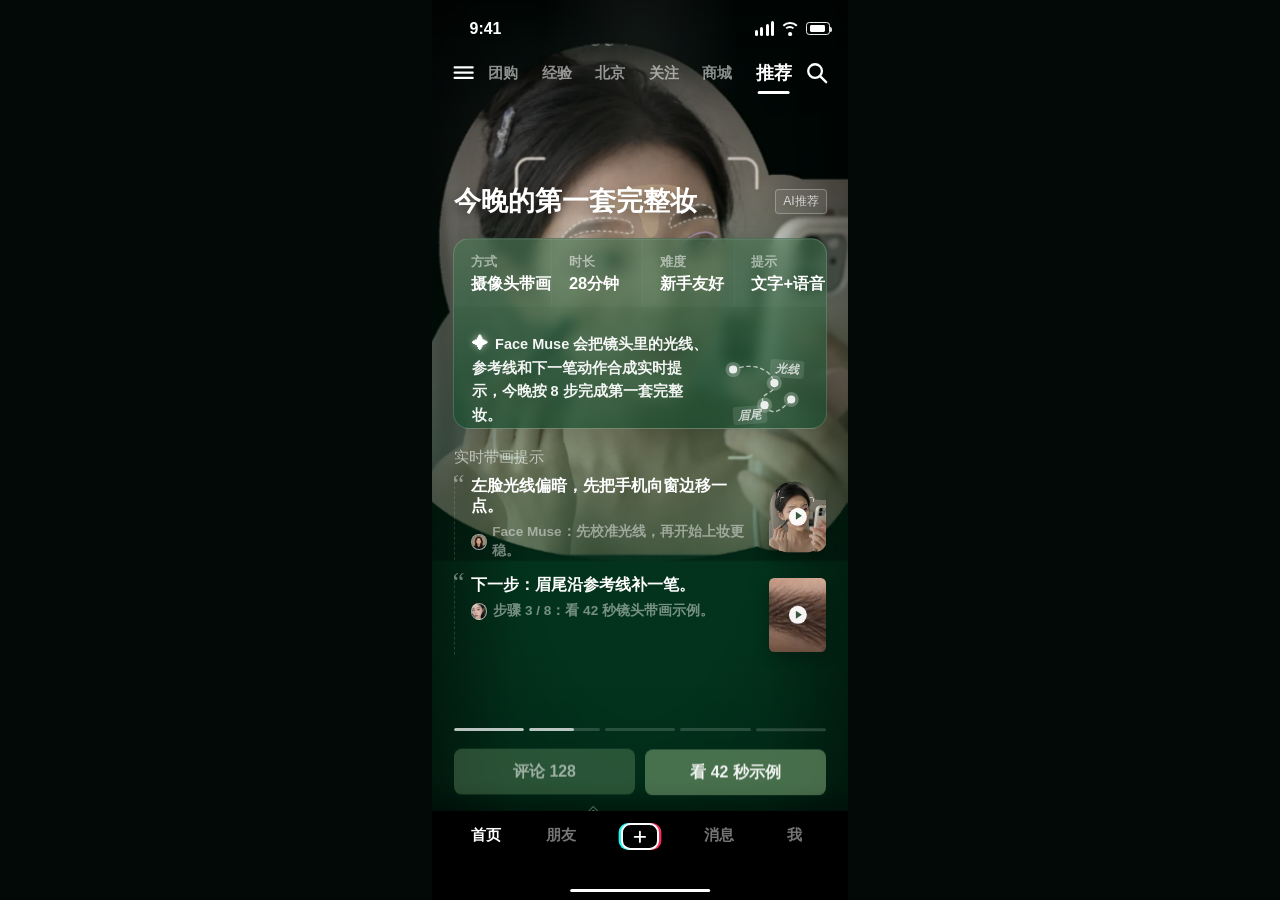
==== index.html @ 4ff6a262 "修正前三张推荐卡片内容 - 按原始内容重做 index.html、1.html、2.html 的抖音 feed 推荐卡片 - 保留 3.html 当前正确的推荐卡片框架 - 增加轻量 WebP 背景资" ====
<!doctype html>
<html lang="zh-CN">
<head>
  <meta charset="utf-8">
  <meta name="viewport" content="width=device-width, initial-scale=1, viewport-fit=cover">
  <meta name="description" content="Face Muse 抖音式推荐 feed 卡片，展示今晚第一套完整妆的实时带画提示。">
  <link rel="icon" href="data:,">
  <link rel="preload" as="image" href="./assets/face-muse-person-feed.webp" fetchpriority="high">
  <link rel="preload" as="image" href="./assets/face-muse-2-brow.webp">
  <title>Face Muse - 今晚的第一套完整妆</title>
  <style>
    :root {
      color-scheme: dark;
      --screen-w: 887;
      --screen-h: 1920;
      --page-bg: #020907;
      --ink: #ffffff;
      --muted: rgba(255, 255, 255, 0.56);
      --soft: rgba(255, 255, 255, 0.78);
      --line: rgba(255, 255, 255, 0.18);
      --panel: rgba(36, 85, 56, 0.66);
      --panel-strong: rgba(31, 80, 52, 0.78);
      --accent: #ffffff;
      --cta: rgba(88, 128, 91, 0.72);
      --hero-image: url("./assets/face-muse-person-feed.webp");
      --hero-position: 50% 128rem;
      --hero-size: 112% auto;
      --headline-size: 57rem;
      font-size: calc(min(100vw, calc(100vh * 887 / 1920), 887px) / 887);
    }

    * {
      box-sizing: border-box;
    }

    html,
    body {
      width: 100%;
      min-height: 100%;
      margin: 0;
      background: var(--page-bg);
    }

    body {
      min-height: 100vh;
      display: grid;
      place-items: center;
      overflow: hidden;
      font-family: "PingFang SC", "Microsoft YaHei", "Noto Sans SC", Arial, sans-serif;
    }

    button,
    a {
      font: inherit;
      -webkit-tap-highlight-color: transparent;
    }

    .feed-screen {
      position: relative;
      width: calc(var(--screen-w) * 1rem);
      height: calc(var(--screen-h) * 1rem);
      overflow: hidden;
      isolation: isolate;
      color: var(--ink);
      background:
        linear-gradient(180deg, rgba(1, 15, 9, 0.24) 0%, rgba(5, 61, 34, 0.28) 31%, rgba(3, 52, 30, 0.96) 78%, #03100b 100%),
        var(--hero-image) var(--hero-position) / var(--hero-size) no-repeat;
    }

    .feed-screen::before,
    .feed-screen::after {
      content: "";
      position: absolute;
      inset: 0;
      pointer-events: none;
      z-index: 1;
    }

    .feed-screen::before {
      background:
        linear-gradient(180deg, rgba(0, 0, 0, 0.34) 0%, rgba(0, 0, 0, 0.08) 21%, rgba(7, 78, 43, 0.34) 47%, rgba(2, 47, 27, 0.96) 87%, #000 100%),
        radial-gradient(ellipse at 50% 13%, rgba(255, 255, 255, 0.12), transparent 34%);
      backdrop-filter: saturate(0.95);
    }

    .feed-screen::after {
      background:
        linear-gradient(90deg, rgba(0, 0, 0, 0.32), transparent 20%, transparent 80%, rgba(0, 0, 0, 0.28)),
        radial-gradient(ellipse at center, transparent 42%, rgba(0, 0, 0, 0.28) 100%);
    }

    .hero-grain {
      position: absolute;
      inset: -28rem;
      z-index: 0;
      overflow: hidden;
      filter: saturate(0.86) contrast(1.04);
      transform: scale(1.02);
    }

    .hero-grain::before {
      content: "";
      position: absolute;
      inset: 0;
      transform: scale(1.015);
      transform-origin: center;
      background:
        radial-gradient(circle at 20% 18%, rgba(255, 255, 255, 0.08), transparent 18%),
        radial-gradient(circle at 78% 38%, rgba(159, 217, 165, 0.12), transparent 20%),
        var(--hero-image) var(--hero-position) / var(--hero-size) no-repeat;
      animation: hero-breathe 7s 1.1s ease-in-out infinite alternate;
      will-change: transform;
    }

    @keyframes hero-breathe {
      from { transform: scale(1.015); }
      to { transform: scale(1.045); }
    }

    .status-bar {
      position: absolute;
      top: 44rem;
      left: 80rem;
      right: 39rem;
      z-index: 4;
      display: flex;
      align-items: center;
      justify-content: space-between;
      font-size: 34rem;
      line-height: 1;
      font-weight: 700;
      letter-spacing: 0;
    }

    .system-icons {
      display: flex;
      align-items: center;
      gap: 14rem;
    }

    .signal {
      display: flex;
      align-items: end;
      gap: 5rem;
      width: 42rem;
      height: 31rem;
    }

    .signal span {
      width: 7rem;
      border-radius: 7rem;
      background: #fff;
    }

    .signal span:nth-child(1) { height: 12rem; }
    .signal span:nth-child(2) { height: 18rem; }
    .signal span:nth-child(3) { height: 25rem; }
    .signal span:nth-child(4) { height: 31rem; }

    .wifi {
      position: relative;
      width: 39rem;
      height: 31rem;
    }

    .wifi::before,
    .wifi::after {
      content: "";
      position: absolute;
      left: 50%;
      border: 6rem solid transparent;
      border-top-color: #fff;
      border-radius: 50%;
      transform: translateX(-50%);
    }

    .wifi::before {
      top: 1rem;
      width: 36rem;
      height: 36rem;
    }

    .wifi::after {
      top: 11rem;
      width: 18rem;
      height: 18rem;
    }

    .wifi i {
      position: absolute;
      left: 50%;
      bottom: 0;
      width: 8rem;
      height: 8rem;
      border-radius: 50%;
      background: #fff;
      transform: translateX(-50%);
    }

    .battery {
      position: relative;
      width: 51rem;
      height: 28rem;
      border: 3rem solid rgba(255, 255, 255, 0.92);
      border-radius: 7rem;
    }

    .battery::before {
      content: "";
      position: absolute;
      inset: 5rem 7rem;
      border-radius: 3rem;
      background: #fff;
    }

    .battery::after {
      content: "";
      position: absolute;
      right: -8rem;
      top: 8rem;
      width: 4rem;
      height: 11rem;
      border-radius: 0 4rem 4rem 0;
      background: rgba(255, 255, 255, 0.86);
    }

    .top-nav {
      position: absolute;
      top: 127rem;
      left: 38rem;
      right: 38rem;
      z-index: 4;
      display: grid;
      grid-template-columns: 58rem 1fr 58rem;
      align-items: center;
      gap: 24rem;
    }

    .icon-button {
      display: grid;
      place-items: center;
      width: 58rem;
      height: 58rem;
      border: 0;
      padding: 0;
      color: #fff;
      background: transparent;
      cursor: pointer;
    }

    .icon-button svg {
      width: 54rem;
      height: 54rem;
      fill: none;
      stroke: currentColor;
      stroke-width: 4.4;
      stroke-linecap: round;
      stroke-linejoin: round;
    }

    .channels {
      min-width: 0;
      display: grid;
      grid-template-columns: repeat(6, max-content);
      justify-content: space-between;
      align-items: center;
      gap: 15rem;
      color: rgba(255, 255, 255, 0.54);
      font-size: 31rem;
      line-height: 1;
      font-weight: 700;
      letter-spacing: 0;
    }

    .channel {
      position: relative;
      white-space: nowrap;
    }

    .channel.active {
      color: #fff;
      font-size: 39rem;
      text-shadow: 0 4rem 18rem rgba(0, 0, 0, 0.24);
    }

    .channel.active::after {
      content: "";
      position: absolute;
      left: 50%;
      bottom: -24rem;
      width: 70rem;
      height: 5rem;
      border-radius: 999rem;
      background: #fff;
      transform: translateX(-50%);
    }

    .content {
      position: absolute;
      inset: 0;
      z-index: 3;
    }

    .headline {
      position: absolute;
      left: 47rem;
      right: 44rem;
      top: 397rem;
      display: flex;
      align-items: center;
      gap: 24rem;
    }

    h1 {
      flex: 1;
      margin: 0;
      color: #fff;
      font-size: var(--headline-size);
      line-height: 1.16;
      font-weight: 900;
      letter-spacing: 0;
      text-shadow: 0 8rem 28rem rgba(0, 0, 0, 0.42);
    }

    .ai-badge {
      flex: 0 0 auto;
      padding: 11rem 16rem 12rem;
      border: 1rem solid rgba(255, 255, 255, 0.28);
      border-radius: 8rem;
      color: rgba(255, 255, 255, 0.72);
      background: rgba(255, 255, 255, 0.08);
      font-size: 26rem;
      line-height: 1;
      letter-spacing: 0;
      backdrop-filter: blur(8rem);
    }

    .info-card {
      position: absolute;
      left: 45rem;
      right: 45rem;
      top: 508rem;
      height: 407rem;
      overflow: hidden;
      border: 1rem solid rgba(255, 255, 255, 0.16);
      border-radius: 34rem;
      background: linear-gradient(180deg, rgba(66, 112, 76, 0.64), rgba(18, 72, 43, 0.68));
      box-shadow: 0 22rem 50rem rgba(0, 0, 0, 0.18), inset 0 1rem 0 rgba(255, 255, 255, 0.12);
      backdrop-filter: blur(14rem);
    }

    .stat-grid {
      display: grid;
      grid-template-columns: repeat(4, 1fr);
      height: 145rem;
      background: rgba(255, 255, 255, 0.025);
    }

    .stat {
      display: grid;
      align-content: center;
      gap: 16rem;
      padding-left: 36rem;
      border-right: 1rem solid rgba(255, 255, 255, 0.035);
    }

    .stat:last-child {
      border-right: 0;
    }

    .stat span {
      color: rgba(255, 255, 255, 0.52);
      font-size: 28rem;
      line-height: 1;
      font-weight: 600;
      letter-spacing: 0;
    }

    .stat strong {
      color: #fff;
      font-size: 35rem;
      line-height: 1;
      font-weight: 900;
      letter-spacing: 0;
      white-space: nowrap;
    }

    .card-copy {
      position: relative;
      min-height: 262rem;
      padding: 51rem 246rem 34rem 37rem;
      color: rgba(255, 255, 255, 0.94);
      font-size: 31rem;
      line-height: 1.62;
      font-weight: 650;
      letter-spacing: 0;
    }

    .spark {
      display: inline-block;
      margin-right: 16rem;
      font-size: 34rem;
      color: #fff;
      filter: drop-shadow(0 0 8rem rgba(255, 255, 255, 0.5));
    }

    .mini-route {
      position: absolute;
      right: 45rem;
      bottom: 35rem;
      width: 180rem;
      height: 170rem;
      opacity: 0.9;
    }

    .route-path {
      fill: none;
      stroke: rgba(255, 255, 255, 0.72);
      stroke-width: 3;
      stroke-dasharray: 7 8;
      stroke-linecap: round;
    }

    .route-dot {
      fill: #fff;
      stroke: rgba(255, 255, 255, 0.26);
      stroke-width: 12;
    }

    .route-tag {
      position: absolute;
      display: inline-grid;
      place-items: center;
      min-width: 68rem;
      height: 39rem;
      padding: 0 11rem;
      border-radius: 7rem;
      color: rgba(255, 255, 255, 0.82);
      background: rgba(255, 255, 255, 0.13);
      font-size: 25rem;
      line-height: 1;
      font-weight: 900;
      font-style: italic;
      letter-spacing: 0;
      transform: rotate(4deg);
    }

    .route-tag.first {
      top: 27rem;
      right: 0;
    }

    .route-tag.second {
      left: 26rem;
      bottom: 5rem;
      transform: rotate(-4deg);
    }

    .creator-note {
      position: absolute;
      left: 47rem;
      right: 47rem;
      top: 959rem;
    }

    .note-label {
      margin: 0 0 26rem;
      color: rgba(255, 255, 255, 0.6);
      font-size: 31rem;
      line-height: 1;
      letter-spacing: 0;
    }

    .quote-list {
      display: grid;
      gap: 31rem;
    }

    .quote {
      position: relative;
      min-height: 171rem;
      padding: 0 152rem 0 34rem;
      border-left: 2rem dashed rgba(255, 255, 255, 0.14);
    }

    .quote h2 {
      margin: 0 0 18rem;
      color: #fff;
      font-size: 35rem;
      line-height: 1.18;
      font-weight: 900;
      letter-spacing: 0;
    }

    .quote-mark {
      position: absolute;
      left: -5rem;
      top: -10rem;
      color: rgba(255, 255, 255, 0.42);
      font-size: 56rem;
      line-height: 1;
      font-family: Georgia, serif;
    }

    .author-row {
      display: flex;
      align-items: center;
      gap: 12rem;
      color: rgba(255, 255, 255, 0.46);
      font-size: 29rem;
      line-height: 1.35;
      font-weight: 600;
      letter-spacing: 0;
    }

    .avatar {
      width: 35rem;
      height: 35rem;
      border: 2rem solid rgba(255, 255, 255, 0.58);
      border-radius: 50%;
      background: var(--avatar) center / cover no-repeat;
      box-shadow: 0 0 0 2rem rgba(0, 0, 0, 0.16);
    }

    .thumb {
      position: absolute;
      right: 0;
      top: 8rem;
      width: 121rem;
      height: 156rem;
      overflow: hidden;
      border-radius: 11rem;
      background: var(--thumb) center / cover no-repeat;
      box-shadow: 0 12rem 28rem rgba(0, 0, 0, 0.22);
    }

    .thumb::after {
      content: "";
      position: absolute;
      inset: 0;
      background: linear-gradient(180deg, transparent, rgba(0, 0, 0, 0.18));
    }

    .play {
      position: absolute;
      left: 50%;
      top: 50%;
      z-index: 1;
      width: 39rem;
      height: 39rem;
      border-radius: 50%;
      background: rgba(255, 255, 255, 0.95);
      transform: translate(-50%, -50%);
    }

    .play::before {
      content: "";
      position: absolute;
      left: 15rem;
      top: 10rem;
      width: 0;
      height: 0;
      border-top: 9rem solid transparent;
      border-bottom: 9rem solid transparent;
      border-left: 14rem solid rgba(40, 72, 46, 0.92);
    }

    .progress {
      position: absolute;
      left: 46rem;
      right: 46rem;
      top: 1554rem;
      display: grid;
      grid-template-columns: repeat(5, 1fr);
      gap: 10rem;
    }

    .progress span {
      position: relative;
      height: 6rem;
      overflow: hidden;
      border-radius: 999rem;
      background: rgba(255, 255, 255, 0.16);
    }

    .progress span::before {
      content: "";
      position: absolute;
      inset: 0 auto 0 0;
      width: var(--fill, 0%);
      border-radius: inherit;
      background: rgba(255, 255, 255, 0.68);
    }

    .action-row {
      position: absolute;
      left: 46rem;
      right: 46rem;
      top: 1595rem;
      display: grid;
      grid-template-columns: 1fr 1fr;
      gap: 20rem;
    }

    .action-button {
      height: 99rem;
      border: 0;
      border-radius: 17rem;
      color: rgba(255, 255, 255, 0.92);
      background: rgba(99, 139, 97, 0.72);
      font-size: 34rem;
      line-height: 1;
      font-weight: 900;
      letter-spacing: 0;
      cursor: pointer;
      backdrop-filter: blur(8rem);
    }

    .action-button.secondary {
      color: rgba(255, 255, 255, 0.55);
      background: rgba(93, 138, 93, 0.44);
    }

    .swipe-tip {
      position: absolute;
      left: 0;
      right: 0;
      top: 1732rem;
      display: flex;
      justify-content: center;
      align-items: center;
      gap: 10rem;
      color: rgba(255, 255, 255, 0.53);
      font-size: 27rem;
      line-height: 1;
      font-weight: 700;
      letter-spacing: 0;
    }

    .chevrons {
      position: relative;
      width: 25rem;
      height: 25rem;
    }

    .chevrons::before,
    .chevrons::after {
      content: "";
      position: absolute;
      left: 5rem;
      width: 16rem;
      height: 16rem;
      border-left: 4rem solid rgba(255, 255, 255, 0.55);
      border-top: 4rem solid rgba(255, 255, 255, 0.55);
      transform: rotate(45deg);
    }

    .chevrons::before { top: 6rem; }
    .chevrons::after { top: -3rem; opacity: 0.7; }

    .bottom-nav {
      position: absolute;
      left: 0;
      right: 0;
      bottom: 0;
      z-index: 5;
      height: 190rem;
      display: grid;
      grid-template-columns: 1fr 1fr 1.08fr 1fr 1fr;
      align-items: start;
      padding: 35rem 34rem 0;
      background: #000;
      box-shadow: 0 -20rem 40rem rgba(0, 0, 0, 0.22);
    }

    .bottom-link {
      display: grid;
      justify-items: center;
      gap: 11rem;
      color: rgba(255, 255, 255, 0.46);
      text-decoration: none;
      font-size: 33rem;
      line-height: 1;
      font-weight: 800;
      letter-spacing: 0;
    }

    .bottom-link.active {
      color: #fff;
    }

    .plus-button {
      display: grid;
      place-items: center;
      justify-self: center;
      width: 82rem;
      height: 58rem;
      margin-top: -9rem;
      border: 6rem solid #fff;
      border-radius: 20rem;
      color: #fff;
      background: #000;
      box-shadow: -5rem 0 0 #21f4ee, 5rem 0 0 #fe2c55;
    }

    .plus-button svg {
      width: 38rem;
      height: 38rem;
      stroke: currentColor;
      stroke-width: 5;
      stroke-linecap: round;
    }

    .home-indicator {
      position: absolute;
      left: 50%;
      bottom: 17rem;
      z-index: 6;
      width: 298rem;
      height: 7rem;
      border-radius: 999rem;
      background: #fff;
      transform: translateX(-50%);
    }

    button:focus-visible,
    a:focus-visible {
      outline: 3rem solid rgba(255, 255, 255, 0.8);
      outline-offset: 5rem;
    }

    @media (prefers-reduced-motion: reduce) {
      *,
      *::before,
      *::after {
        animation-duration: 1ms !important;
        animation-iteration-count: 1 !important;
        scroll-behavior: auto !important;
      }
    }
  </style>
</head>
<body>
  <main class="feed-screen" aria-labelledby="page-title">
    <div class="hero-grain" aria-hidden="true"></div>

    <div class="status-bar" aria-hidden="true">
      <span>9:41</span>
      <div class="system-icons">
        <span class="signal"><span></span><span></span><span></span><span></span></span>
        <span class="wifi"><i></i></span>
        <span class="battery"></span>
      </div>
    </div>

    <nav class="top-nav" aria-label="频道导航">
      <button class="icon-button" type="button" aria-label="打开菜单">
        <svg viewBox="0 0 48 48" aria-hidden="true"><path d="M7 14h34M7 24h34M7 34h34"></path></svg>
      </button>
      <div class="channels" aria-label="内容频道">
        <span class="channel">团购</span>
        <span class="channel">经验</span>
        <span class="channel">北京</span>
        <span class="channel">关注</span>
        <span class="channel">商城</span>
        <span class="channel active">推荐</span>
      </div>
      <button class="icon-button" type="button" aria-label="搜索">
        <svg viewBox="0 0 48 48" aria-hidden="true"><circle cx="21" cy="21" r="13"></circle><path d="M31.5 31.5 42 42"></path></svg>
      </button>
    </nav>

    <section class="content" aria-label="推荐内容">
      <div class="headline">
        <h1 id="page-title">今晚的第一套完整妆</h1>
        <span class="ai-badge">AI推荐</span>
      </div>

      <article class="info-card" aria-label="推荐摘要卡片">
        <div class="stat-grid">
          <div class="stat"><span>方式</span><strong>摄像头带画</strong></div>
          <div class="stat"><span>时长</span><strong>28分钟</strong></div>
          <div class="stat"><span>难度</span><strong>新手友好</strong></div>
          <div class="stat"><span>提示</span><strong>文字+语音</strong></div>
        </div>
        <div class="card-copy">
          <span class="spark">✦</span>Face Muse 会把镜头里的光线、参考线和下一笔动作合成实时提示，今晚按 8 步完成第一套完整妆。
          <div class="mini-route" aria-hidden="true">
            <svg viewBox="0 0 180 170">
              <path class="route-path" d="M28 48 C76 30 110 51 116 77 S77 95 95 124 S135 130 152 112"></path>
              <circle class="route-dot" cx="28" cy="48" r="7"></circle>
              <circle class="route-dot" cx="116" cy="77" r="7"></circle>
              <circle class="route-dot" cx="95" cy="124" r="7"></circle>
              <circle class="route-dot" cx="152" cy="112" r="7"></circle>
            </svg>
            <span class="route-tag first">光线</span>
            <span class="route-tag second">眉尾</span>
          </div>
        </div>
      </article>

      <section class="creator-note" aria-label="美妆博主推荐">
        <p class="note-label">实时带画提示</p>
        <div class="quote-list">
          <article class="quote">
            <span class="quote-mark">“</span>
            <h2>左脸光线偏暗，先把手机向窗边移一点。</h2>
            <div class="author-row">
              <span class="avatar" style="--avatar: url('./assets/face-muse-2-avatar.webp')"></span>
              <span>Face Muse：先校准光线，再开始上妆更稳。</span>
            </div>
            <div class="thumb" style="--thumb: url('./assets/face-muse-person-cutout.png')"><span class="play"></span></div>
          </article>

          <article class="quote">
            <span class="quote-mark">“</span>
            <h2>下一步：眉尾沿参考线补一笔。</h2>
            <div class="author-row">
              <span class="avatar" style="--avatar: url('./assets/portrait-right.jpg')"></span>
              <span>步骤 3 / 8：看 42 秒镜头带画示例。</span>
            </div>
            <div class="thumb" style="--thumb: url('./assets/face-muse-2-brow.webp')"><span class="play"></span></div>
          </article>
        </div>
      </section>

      <div class="progress" aria-hidden="true">
        <span style="--fill: 100%"></span>
        <span style="--fill: 63%"></span>
        <span></span>
        <span></span>
        <span></span>
      </div>

      <div class="action-row" aria-label="推荐操作">
        <button class="action-button secondary" type="button">评论 128</button>
        <button class="action-button" type="button">看 42 秒示例</button>
      </div>

      <div class="swipe-tip" aria-hidden="true">
        <span class="chevrons"></span>
        <span>上滑继续看推荐</span>
      </div>
    </section>

    <nav class="bottom-nav" aria-label="底部导航">
      <a class="bottom-link active" href="#" aria-current="page">首页</a>
      <a class="bottom-link" href="#">朋友</a>
      <a class="bottom-link" href="#" aria-label="发布">
        <span class="plus-button" aria-hidden="true">
          <svg viewBox="0 0 48 48"><path d="M24 10v28M10 24h28"></path></svg>
        </span>
      </a>
      <a class="bottom-link" href="#">消息</a>
      <a class="bottom-link" href="#">我</a>
    </nav>
    <span class="home-indicator" aria-hidden="true"></span>
  </main>

  <script src="./assets/gsap.min.js"></script>
  <script>
    window.addEventListener("DOMContentLoaded", () => {
      if (!window.gsap) {
        document.documentElement.dataset.gsapLoaded = "false";
        return;
      }

      document.documentElement.dataset.gsapLoaded = "true";
      const reduceMotion = window.matchMedia("(prefers-reduced-motion: reduce)").matches;
      if (reduceMotion) {
        return;
      }

      gsap.from(".hero-grain", { scale: 1.08, duration: 1.1, ease: "power2.out" });
      gsap.from(".status-bar, .top-nav", { y: -16, autoAlpha: 0, duration: 0.42, stagger: 0.08, ease: "power3.out" });
      gsap.from(".headline", { y: 28, autoAlpha: 0, duration: 0.58, delay: 0.12, ease: "power3.out" });
      gsap.from(".info-card", { y: 34, autoAlpha: 0, duration: 0.64, delay: 0.24, ease: "power3.out" });
      gsap.from(".stat", { y: 16, autoAlpha: 0, duration: 0.42, delay: 0.42, stagger: 0.045, ease: "power2.out" });
      gsap.from(".quote", { x: -18, autoAlpha: 0, duration: 0.5, delay: 0.48, stagger: 0.09, ease: "power3.out" });
      gsap.from(".progress span, .action-button, .swipe-tip", { y: 16, duration: 0.42, delay: 0.66, stagger: 0.04, ease: "power2.out" });
      gsap.from(".bottom-link", { y: 16, duration: 0.38, delay: 0.72, stagger: 0.035, ease: "power2.out" });
      gsap.to(".route-dot", { scale: 1.25, transformOrigin: "50% 50%", duration: 0.9, repeat: -1, yoyo: true, stagger: 0.12, ease: "sine.inOut" });
      gsap.to(".chevrons", { y: -7, duration: 0.9, repeat: -1, yoyo: true, ease: "sine.inOut" });

      document.querySelectorAll("button, .bottom-link").forEach((item) => {
        item.addEventListener("click", (event) => {
          event.preventDefault();
          gsap.fromTo(item, { scale: 0.96 }, { scale: 1, duration: 0.32, ease: "back.out(2.4)" });
        });
      });
    });
  </script>
</body>
</html>
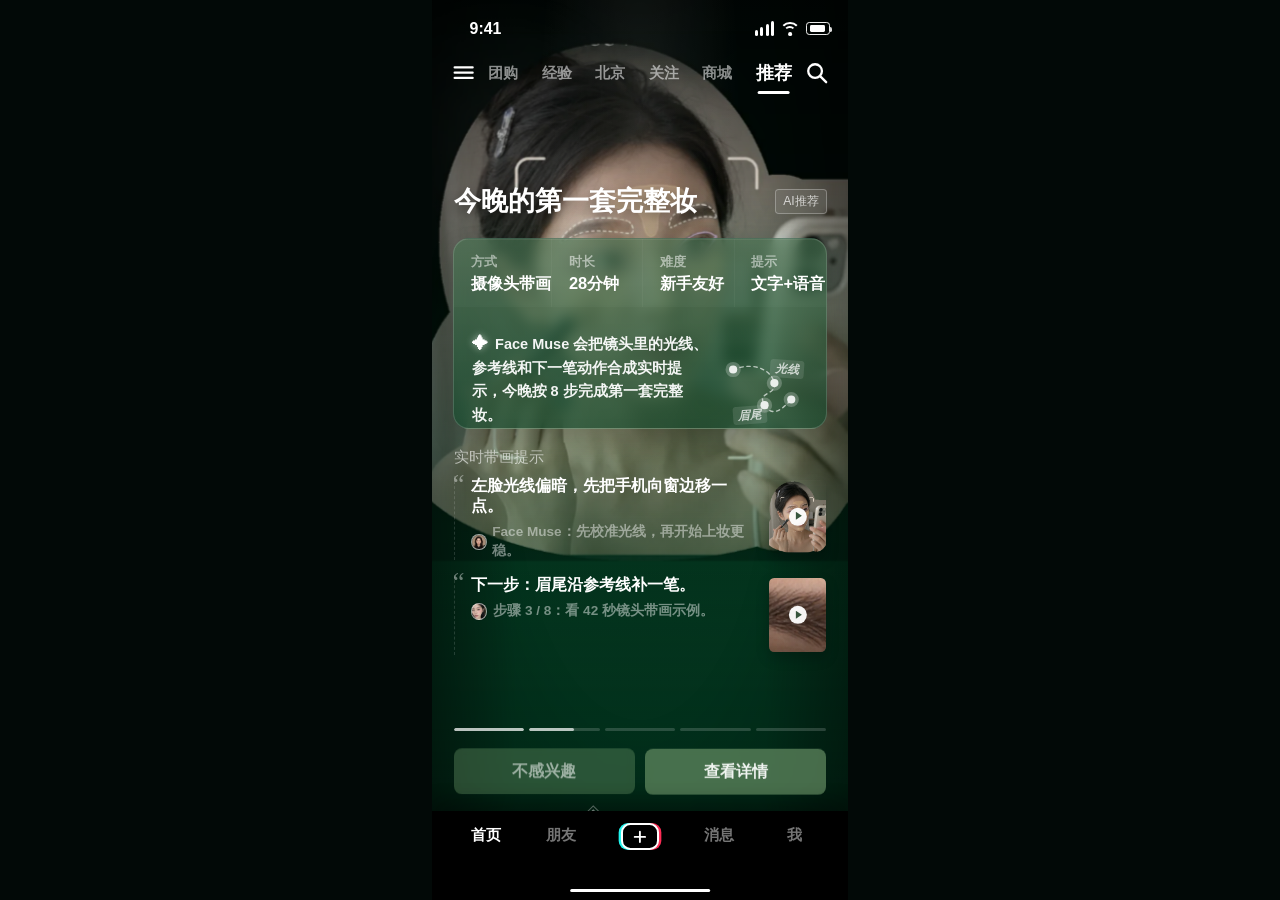
==== commit 66fb93ed: "优化新手美妆推荐卡片文案与试妆呈现 - 调整前三张推荐卡片标题和页面描述，面向化妆新手表达试妆价值  - 完善眉眼指导卡片的视觉内容，并补充必要图片资源  - 保留现有入场和背景呼吸动效，不改动已确认" ====
--- a/index.html
+++ b/index.html
@@ -833,8 +833,8 @@
       </div>
 
       <div class="action-row" aria-label="推荐操作">
-        <button class="action-button secondary" type="button">评论 128</button>
-        <button class="action-button" type="button">看 42 秒示例</button>
+        <button class="action-button secondary" type="button">不感兴趣</button>
+        <button class="action-button" type="button">查看详情</button>
       </div>
 
       <div class="swipe-tip" aria-hidden="true">
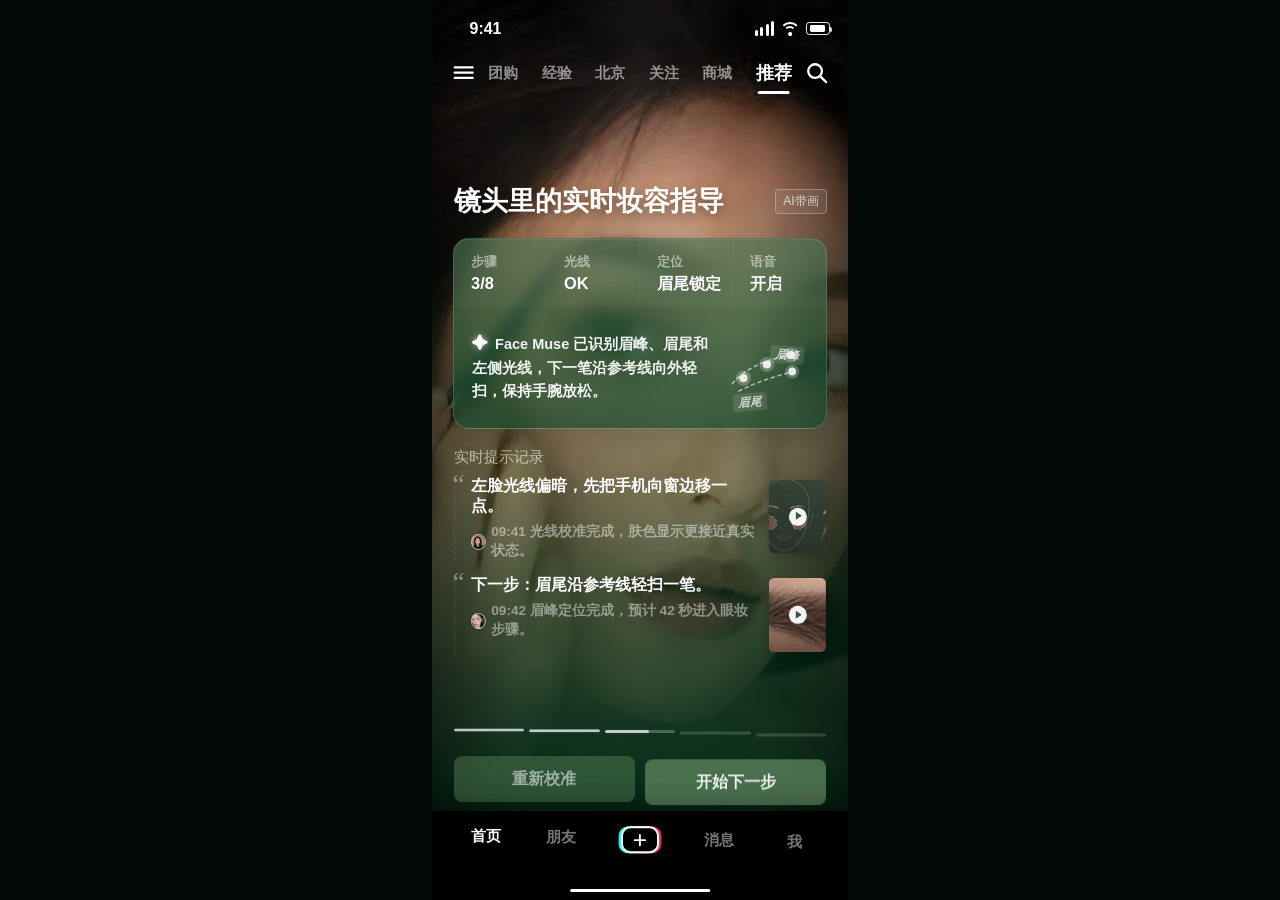
==== commit 8fe6c7bd: "增强首页妆容指导交互 - 将首页内容调整为 Face Muse 实时妆容指导场景 - 增加步骤切换、校准、语音、缩略图、频道和底栏交互 - 保留现有移动端 feed 框架、配色和平台导航" ====
--- a/index.html
+++ b/index.html
@@ -3,11 +3,11 @@
 <head>
   <meta charset="utf-8">
   <meta name="viewport" content="width=device-width, initial-scale=1, viewport-fit=cover">
-  <meta name="description" content="Face Muse 抖音式推荐 feed 卡片，展示今晚第一套完整妆的实时带画提示。">
+  <meta name="description" content="Face Muse 实时妆容指导 feed 卡片，展示镜头带画、光线校准和眉尾参考线提示。">
   <link rel="icon" href="data:,">
-  <link rel="preload" as="image" href="./assets/face-muse-person-feed.webp" fetchpriority="high">
+  <link rel="preload" as="image" href="./assets/face-muse-2-hero-feed.webp" fetchpriority="high">
   <link rel="preload" as="image" href="./assets/face-muse-2-brow.webp">
-  <title>Face Muse - 今晚的第一套完整妆</title>
+  <title>Face Muse - 镜头里的实时妆容指导</title>
   <style>
     :root {
       color-scheme: dark;
@@ -22,9 +22,8 @@
       --panel-strong: rgba(31, 80, 52, 0.78);
       --accent: #ffffff;
       --cta: rgba(88, 128, 91, 0.72);
-      --hero-image: url("./assets/face-muse-person-feed.webp");
-      --hero-position: 50% 128rem;
-      --hero-size: 112% auto;
+      --hero-position: 50% 40%;
+      --hero-size: cover;
       --headline-size: 57rem;
       font-size: calc(min(100vw, calc(100vh * 887 / 1920), 887px) / 887);
     }
@@ -63,8 +62,18 @@
       isolation: isolate;
       color: var(--ink);
       background:
-        linear-gradient(180deg, rgba(1, 15, 9, 0.24) 0%, rgba(5, 61, 34, 0.28) 31%, rgba(3, 52, 30, 0.96) 78%, #03100b 100%),
-        var(--hero-image) var(--hero-position) / var(--hero-size) no-repeat;
+        linear-gradient(180deg, rgba(1, 15, 9, 0.24) 0%, rgba(5, 61, 34, 0.28) 31%, rgba(3, 52, 30, 0.96) 78%, #03100b 100%);
+    }
+
+    .hero-photo {
+      position: absolute;
+      inset: 0;
+      z-index: 0;
+      width: 100%;
+      height: 100%;
+      object-fit: cover;
+      object-position: var(--hero-position);
+      pointer-events: none;
     }
 
     .feed-screen::before,
@@ -80,7 +89,6 @@
       background:
         linear-gradient(180deg, rgba(0, 0, 0, 0.34) 0%, rgba(0, 0, 0, 0.08) 21%, rgba(7, 78, 43, 0.34) 47%, rgba(2, 47, 27, 0.96) 87%, #000 100%),
         radial-gradient(ellipse at 50% 13%, rgba(255, 255, 255, 0.12), transparent 34%);
-      backdrop-filter: saturate(0.95);
     }
 
     .feed-screen::after {
@@ -94,7 +102,6 @@
       inset: -28rem;
       z-index: 0;
       overflow: hidden;
-      filter: saturate(0.86) contrast(1.04);
       transform: scale(1.02);
     }
 
@@ -102,19 +109,9 @@
       content: "";
       position: absolute;
       inset: 0;
-      transform: scale(1.015);
-      transform-origin: center;
       background:
         radial-gradient(circle at 20% 18%, rgba(255, 255, 255, 0.08), transparent 18%),
-        radial-gradient(circle at 78% 38%, rgba(159, 217, 165, 0.12), transparent 20%),
-        var(--hero-image) var(--hero-position) / var(--hero-size) no-repeat;
-      animation: hero-breathe 7s 1.1s ease-in-out infinite alternate;
-      will-change: transform;
-    }
-
-    @keyframes hero-breathe {
-      from { transform: scale(1.015); }
-      to { transform: scale(1.045); }
+        radial-gradient(circle at 78% 38%, rgba(159, 217, 165, 0.12), transparent 20%);
     }
 
     .status-bar {
@@ -275,6 +272,7 @@
     .channel {
       position: relative;
       white-space: nowrap;
+      cursor: pointer;
     }
 
     .channel.active {
@@ -333,6 +331,7 @@
       line-height: 1;
       letter-spacing: 0;
       backdrop-filter: blur(8rem);
+      cursor: pointer;
     }
 
     .info-card {
@@ -362,6 +361,7 @@
       gap: 16rem;
       padding-left: 36rem;
       border-right: 1rem solid rgba(255, 255, 255, 0.035);
+      cursor: pointer;
     }
 
     .stat:last-child {
@@ -383,6 +383,12 @@
       font-weight: 900;
       letter-spacing: 0;
       white-space: nowrap;
+      transition: color 0.22s ease, text-shadow 0.22s ease;
+    }
+
+    .stat.is-updated strong {
+      color: #f6ffe9;
+      text-shadow: 0 0 16rem rgba(255, 255, 255, 0.62);
     }
 
     .card-copy {
@@ -523,15 +529,19 @@
     }
 
     .thumb {
+      appearance: none;
       position: absolute;
       right: 0;
       top: 8rem;
       width: 121rem;
       height: 156rem;
       overflow: hidden;
+      border: 0;
       border-radius: 11rem;
       background: var(--thumb) center / cover no-repeat;
       box-shadow: 0 12rem 28rem rgba(0, 0, 0, 0.22);
+      padding: 0;
+      cursor: pointer;
     }
 
     .thumb::after {
@@ -565,6 +575,22 @@
       border-left: 14rem solid rgba(40, 72, 46, 0.92);
     }
 
+    .thumb.is-playing {
+      outline: 2rem solid rgba(255, 255, 255, 0.58);
+      outline-offset: 3rem;
+    }
+
+    .thumb.is-playing .play::before {
+      left: 11rem;
+      top: 10rem;
+      width: 5rem;
+      height: 18rem;
+      border: 0;
+      border-radius: 2rem;
+      background: rgba(40, 72, 46, 0.92);
+      box-shadow: 12rem 0 0 rgba(40, 72, 46, 0.92);
+    }
+
     .progress {
       position: absolute;
       left: 46rem;
@@ -575,21 +601,30 @@
       gap: 10rem;
     }
 
-    .progress span {
+    .progress-step {
+      appearance: none;
       position: relative;
       height: 6rem;
       overflow: hidden;
+      border: 0;
       border-radius: 999rem;
       background: rgba(255, 255, 255, 0.16);
-    }
-
-    .progress span::before {
+      padding: 0;
+      cursor: pointer;
+    }
+
+    .progress-step::before {
       content: "";
       position: absolute;
       inset: 0 auto 0 0;
       width: var(--fill, 0%);
       border-radius: inherit;
       background: rgba(255, 255, 255, 0.68);
+      transition: width 0.28s ease;
+    }
+
+    .progress-step.is-active {
+      background: rgba(255, 255, 255, 0.25);
     }
 
     .action-row {
@@ -635,6 +670,36 @@
       line-height: 1;
       font-weight: 700;
       letter-spacing: 0;
+      cursor: pointer;
+    }
+
+    .interaction-toast {
+      position: absolute;
+      left: 50%;
+      top: 1485rem;
+      z-index: 4;
+      max-width: 690rem;
+      padding: 16rem 24rem 17rem;
+      border: 1rem solid rgba(255, 255, 255, 0.18);
+      border-radius: 999rem;
+      color: rgba(255, 255, 255, 0.9);
+      background: rgba(20, 62, 39, 0.76);
+      box-shadow: 0 14rem 34rem rgba(0, 0, 0, 0.18);
+      backdrop-filter: blur(10rem);
+      font-size: 25rem;
+      line-height: 1.2;
+      font-weight: 700;
+      text-align: center;
+      opacity: 0;
+      pointer-events: none;
+      transform: translate(-50%, 10rem);
+      transition: opacity 0.2s ease, transform 0.2s ease;
+      white-space: nowrap;
+    }
+
+    .interaction-toast.is-visible {
+      opacity: 1;
+      transform: translate(-50%, 0);
     }
 
     .chevrons {
@@ -724,9 +789,18 @@
     }
 
     button:focus-visible,
-    a:focus-visible {
+    a:focus-visible,
+    .channel:focus-visible,
+    .stat:focus-visible,
+    .ai-badge:focus-visible,
+    .swipe-tip:focus-visible {
       outline: 3rem solid rgba(255, 255, 255, 0.8);
       outline-offset: 5rem;
+    }
+
+    button:active,
+    a:active {
+      transform: scale(0.98);
     }
 
     @media (prefers-reduced-motion: reduce) {
@@ -742,6 +816,7 @@
 </head>
 <body>
   <main class="feed-screen" aria-labelledby="page-title">
+    <img class="hero-photo" src="./assets/face-muse-2-hero-feed.webp" width="887" height="1920" alt="" fetchpriority="high" decoding="sync" aria-hidden="true">
     <div class="hero-grain" aria-hidden="true"></div>
 
     <div class="status-bar" aria-hidden="true">
@@ -772,75 +847,78 @@
 
     <section class="content" aria-label="推荐内容">
       <div class="headline">
-        <h1 id="page-title">今晚的第一套完整妆</h1>
-        <span class="ai-badge">AI推荐</span>
+        <h1 id="page-title">镜头里的实时妆容指导</h1>
+        <span class="ai-badge" role="button" tabindex="0" aria-pressed="true">AI带画</span>
       </div>
 
-      <article class="info-card" aria-label="推荐摘要卡片">
+      <article class="info-card" aria-label="妆容检测状态卡片">
         <div class="stat-grid">
-          <div class="stat"><span>方式</span><strong>摄像头带画</strong></div>
-          <div class="stat"><span>时长</span><strong>28分钟</strong></div>
-          <div class="stat"><span>难度</span><strong>新手友好</strong></div>
-          <div class="stat"><span>提示</span><strong>文字+语音</strong></div>
+          <div class="stat" role="button" tabindex="0" data-stat-card="step" aria-label="查看当前步骤"><span>步骤</span><strong data-stat="step">3/8</strong></div>
+          <div class="stat" role="button" tabindex="0" data-stat-card="light" aria-label="重新校准光线"><span>光线</span><strong data-stat="light">OK</strong></div>
+          <div class="stat" role="button" tabindex="0" data-stat-card="target" aria-label="查看定位提示"><span>定位</span><strong data-stat="target">眉尾锁定</strong></div>
+          <div class="stat" role="button" tabindex="0" data-stat-card="voice" aria-label="切换语音提示"><span>语音</span><strong data-stat="voice">开启</strong></div>
         </div>
         <div class="card-copy">
-          <span class="spark">✦</span>Face Muse 会把镜头里的光线、参考线和下一笔动作合成实时提示，今晚按 8 步完成第一套完整妆。
+          <span class="spark">✦</span><span data-copy="guidance">Face Muse 已识别眉峰、眉尾和左侧光线，下一笔沿参考线向外轻扫，保持手腕放松。</span>
           <div class="mini-route" aria-hidden="true">
             <svg viewBox="0 0 180 170">
-              <path class="route-path" d="M28 48 C76 30 110 51 116 77 S77 95 95 124 S135 130 152 112"></path>
-              <circle class="route-dot" cx="28" cy="48" r="7"></circle>
-              <circle class="route-dot" cx="116" cy="77" r="7"></circle>
-              <circle class="route-dot" cx="95" cy="124" r="7"></circle>
-              <circle class="route-dot" cx="152" cy="112" r="7"></circle>
+              <path class="route-path" d="M26 106 C58 70 98 55 151 45"></path>
+              <path class="route-path" d="M40 122 C78 102 115 92 154 80"></path>
+              <circle class="route-dot" cx="50" cy="94" r="7"></circle>
+              <circle class="route-dot" cx="100" cy="65" r="7"></circle>
+              <circle class="route-dot" cx="151" cy="45" r="7"></circle>
+              <circle class="route-dot" cx="154" cy="80" r="7"></circle>
             </svg>
-            <span class="route-tag first">光线</span>
+            <span class="route-tag first">眉峰</span>
             <span class="route-tag second">眉尾</span>
           </div>
         </div>
       </article>
 
-      <section class="creator-note" aria-label="美妆博主推荐">
-        <p class="note-label">实时带画提示</p>
+      <section class="creator-note" aria-label="实时提示记录">
+        <p class="note-label">实时提示记录</p>
         <div class="quote-list">
           <article class="quote">
             <span class="quote-mark">“</span>
             <h2>左脸光线偏暗，先把手机向窗边移一点。</h2>
             <div class="author-row">
               <span class="avatar" style="--avatar: url('./assets/face-muse-2-avatar.webp')"></span>
-              <span>Face Muse：先校准光线，再开始上妆更稳。</span>
+              <span>09:41 光线校准完成，肤色显示更接近真实状态。</span>
             </div>
-            <div class="thumb" style="--thumb: url('./assets/face-muse-person-cutout.png')"><span class="play"></span></div>
+            <button class="thumb" type="button" style="--thumb: url('./assets/step-03.png')" aria-label="播放光线校准示例" aria-pressed="false"><span class="play"></span></button>
           </article>
 
           <article class="quote">
             <span class="quote-mark">“</span>
-            <h2>下一步：眉尾沿参考线补一笔。</h2>
+            <h2>下一步：眉尾沿参考线轻扫一笔。</h2>
             <div class="author-row">
               <span class="avatar" style="--avatar: url('./assets/portrait-right.jpg')"></span>
-              <span>步骤 3 / 8：看 42 秒镜头带画示例。</span>
+              <span>09:42 眉峰定位完成，预计 42 秒进入眼妆步骤。</span>
             </div>
-            <div class="thumb" style="--thumb: url('./assets/face-muse-2-brow.webp')"><span class="play"></span></div>
+            <button class="thumb" type="button" style="--thumb: url('./assets/face-muse-2-brow.webp')" aria-label="播放眉尾参考线示例" aria-pressed="false"><span class="play"></span></button>
           </article>
         </div>
       </section>
 
-      <div class="progress" aria-hidden="true">
-        <span style="--fill: 100%"></span>
-        <span style="--fill: 63%"></span>
-        <span></span>
-        <span></span>
-        <span></span>
+      <div class="progress" aria-label="步骤进度">
+        <button class="progress-step" type="button" style="--fill: 100%" aria-label="切换到第 1 段"></button>
+        <button class="progress-step is-active" type="button" style="--fill: 63%" aria-label="切换到第 2 段"></button>
+        <button class="progress-step" type="button" aria-label="切换到第 3 段"></button>
+        <button class="progress-step" type="button" aria-label="切换到第 4 段"></button>
+        <button class="progress-step" type="button" aria-label="切换到第 5 段"></button>
       </div>
 
-      <div class="action-row" aria-label="推荐操作">
-        <button class="action-button secondary" type="button">不感兴趣</button>
-        <button class="action-button" type="button">查看详情</button>
+      <div class="action-row" aria-label="妆容指导操作">
+        <button class="action-button secondary" type="button" data-action="calibrate">重新校准</button>
+        <button class="action-button" type="button" data-action="next">开始下一步</button>
       </div>
 
-      <div class="swipe-tip" aria-hidden="true">
+      <div class="swipe-tip" role="button" tabindex="0" aria-label="查看下一步">
         <span class="chevrons"></span>
-        <span>上滑继续看推荐</span>
+        <span>上滑查看下一步</span>
       </div>
+
+      <div class="interaction-toast" role="status" aria-live="polite" aria-hidden="true"></div>
     </section>
 
     <nav class="bottom-nav" aria-label="底部导航">
@@ -857,38 +935,300 @@
     <span class="home-indicator" aria-hidden="true"></span>
   </main>
 
-  <script src="./assets/gsap.min.js"></script>
   <script>
-    window.addEventListener("DOMContentLoaded", () => {
-      if (!window.gsap) {
-        document.documentElement.dataset.gsapLoaded = "false";
+    (() => {
+      const root = document.documentElement;
+      const pageTitle = document.querySelector("#page-title");
+      const badge = document.querySelector(".ai-badge");
+      const toast = document.querySelector(".interaction-toast");
+      const guidance = document.querySelector("[data-copy='guidance']");
+      const statNodes = {
+        step: document.querySelector("[data-stat='step']"),
+        light: document.querySelector("[data-stat='light']"),
+        target: document.querySelector("[data-stat='target']"),
+        voice: document.querySelector("[data-stat='voice']")
+      };
+      const quoteTitles = Array.from(document.querySelectorAll(".quote h2"));
+      const authorRows = Array.from(document.querySelectorAll(".author-row span:last-child"));
+      const statCards = Array.from(document.querySelectorAll("[data-stat-card]"));
+      const progressSteps = Array.from(document.querySelectorAll(".progress-step"));
+      const channels = Array.from(document.querySelectorAll(".channel"));
+      const thumbs = Array.from(document.querySelectorAll(".thumb"));
+      const bottomLinks = Array.from(document.querySelectorAll(".bottom-link"));
+      const nextButton = document.querySelector("[data-action='next']");
+      const calibrateButton = document.querySelector("[data-action='calibrate']");
+      const swipeTip = document.querySelector(".swipe-tip");
+      const steps = [
+        {
+          number: "1/8",
+          target: "肤色采样",
+          guidance: "先把脸部保持在取景框中心，Face Muse 会记录底妆色差和两侧阴影。",
+          quotes: ["底妆区域已锁定，先轻拍鼻翼和下巴边缘。", "下一步：把镜头抬高一点，减少额头阴影。"],
+          meta: ["09:39 肤色采样完成，底妆建议已同步。", "09:40 取景角度已修正，面部轮廓更稳定。"]
+        },
+        {
+          number: "2/8",
+          target: "眉峰定位",
+          guidance: "眉峰参考点已经出现，刷头从眉腰向眉峰轻带，不要压住原本毛流。",
+          quotes: ["眉峰位置已找到，先补浅色区域。", "下一步：眉尾沿参考线轻扫一笔。"],
+          meta: ["09:40 眉峰定位完成，参考线保持可见。", "09:41 毛流方向已识别，建议轻压一层。"]
+        },
+        {
+          number: "3/8",
+          target: "眉尾锁定",
+          guidance: "Face Muse 已识别眉峰、眉尾和左侧光线，下一笔沿参考线向外轻扫，保持手腕放松。",
+          quotes: ["左脸光线偏暗，先把手机向窗边移一点。", "下一步：眉尾沿参考线轻扫一笔。"],
+          meta: ["09:41 光线校准完成，肤色显示更接近真实状态。", "09:42 眉峰定位完成，预计 42 秒进入眼妆步骤。"]
+        },
+        {
+          number: "4/8",
+          target: "眼线预备",
+          guidance: "眼尾位置已对齐，下一步把笔尖贴近睫毛根部，沿外侧参考点短线连接。",
+          quotes: ["眼尾参考点已亮起，先别拉太长。", "下一步：从睫毛根部短线连接到眼尾。"],
+          meta: ["09:43 眼尾角度稳定，建议先画外半段。", "09:43 眨眼检测正常，参考线会自动暂停。"]
+        },
+        {
+          number: "5/8",
+          target: "眼影过渡",
+          guidance: "用浅棕色从眼尾向眼窝轻扫，Face Muse 会在边界过重时提醒你收窄范围。",
+          quotes: ["眼影边界稍重，用干净刷头向外晕开。", "下一步：把亮片点在眼中，不要超过参考圈。"],
+          meta: ["09:44 眼窝范围已标记，晕染半径保持稳定。", "09:45 亮片点位已准备，下一步进入高光。"]
+        }
+      ];
+      let activeStep = 2;
+      let voiceOn = true;
+      let toastTimer = 0;
+
+      const showToast = (message) => {
+        if (!toast) return;
+
+        toast.textContent = message;
+        toast.setAttribute("aria-hidden", "false");
+        toast.classList.add("is-visible");
+        window.clearTimeout(toastTimer);
+        toastTimer = window.setTimeout(() => {
+          toast.classList.remove("is-visible");
+          toast.setAttribute("aria-hidden", "true");
+        }, 1800);
+      };
+
+      const flashStat = (name) => {
+        const node = statNodes[name];
+        const card = node?.closest(".stat");
+        if (!card) return;
+
+        card.classList.add("is-updated");
+        window.setTimeout(() => card.classList.remove("is-updated"), 520);
+      };
+
+      const updateProgress = () => {
+        progressSteps.forEach((item, index) => {
+          const fill = index < activeStep ? 100 : index === activeStep ? 63 : 0;
+          item.style.setProperty("--fill", `${fill}%`);
+          item.classList.toggle("is-active", index === activeStep);
+          item.setAttribute("aria-pressed", index === activeStep ? "true" : "false");
+        });
+      };
+
+      const setStep = (index, announce = true) => {
+        activeStep = (index + steps.length) % steps.length;
+        const step = steps[activeStep];
+
+        statNodes.step.textContent = step.number;
+        statNodes.target.textContent = step.target;
+        guidance.textContent = step.guidance;
+        quoteTitles.forEach((title, titleIndex) => {
+          title.textContent = step.quotes[titleIndex];
+        });
+        authorRows.forEach((row, rowIndex) => {
+          row.textContent = step.meta[rowIndex];
+        });
+        updateProgress();
+        flashStat("step");
+        flashStat("target");
+
+        if (announce) {
+          showToast(`已切到第 ${step.number.split("/")[0]} 步：${step.target}`);
+        }
+      };
+
+      const nextStep = () => setStep(activeStep + 1);
+
+      const recalibrate = () => {
+        statNodes.light.textContent = "校准中";
+        flashStat("light");
+        showToast("正在重新校准光线与参考线");
+
+        window.setTimeout(() => {
+          statNodes.light.textContent = "OK";
+          flashStat("light");
+          showToast("光线与眉尾参考线已重新校准");
+        }, 720);
+      };
+
+      const toggleVoice = () => {
+        voiceOn = !voiceOn;
+        statNodes.voice.textContent = voiceOn ? "开启" : "静音";
+        badge.setAttribute("aria-pressed", voiceOn ? "true" : "false");
+        flashStat("voice");
+        showToast(voiceOn ? "语音提示已开启" : "语音提示已静音");
+      };
+
+      const activateByKeyboard = (element, handler) => {
+        element.addEventListener("keydown", (event) => {
+          if (event.key !== "Enter" && event.key !== " ") return;
+          event.preventDefault();
+          handler(event);
+        });
+      };
+
+      const initInteractions = () => {
+        setStep(activeStep, false);
+
+        channels.forEach((channel) => {
+          channel.tabIndex = 0;
+          channel.setAttribute("role", "button");
+          channel.setAttribute("aria-pressed", channel.classList.contains("active") ? "true" : "false");
+
+          const activateChannel = () => {
+            channels.forEach((item) => {
+              item.classList.toggle("active", item === channel);
+              item.setAttribute("aria-pressed", item === channel ? "true" : "false");
+            });
+            if (pageTitle && channel.textContent.trim() !== "推荐") {
+              pageTitle.textContent = "镜头里的实时妆容指导";
+            }
+            showToast(`已切换到${channel.textContent.trim()}频道`);
+          };
+
+          channel.addEventListener("click", activateChannel);
+          activateByKeyboard(channel, activateChannel);
+        });
+
+        progressSteps.forEach((item, index) => {
+          item.addEventListener("click", () => setStep(index));
+        });
+
+        statCards.forEach((card) => {
+          const type = card.dataset.statCard;
+          const handlerMap = {
+            step: nextStep,
+            light: recalibrate,
+            target: () => showToast(`当前定位：${steps[activeStep].target}`),
+            voice: toggleVoice
+          };
+          const handler = handlerMap[type];
+          if (!handler) return;
+
+          card.addEventListener("click", handler);
+          activateByKeyboard(card, handler);
+        });
+
+        nextButton?.addEventListener("click", nextStep);
+        calibrateButton?.addEventListener("click", recalibrate);
+        swipeTip?.addEventListener("click", nextStep);
+        if (swipeTip) activateByKeyboard(swipeTip, nextStep);
+        badge?.addEventListener("click", toggleVoice);
+        if (badge) activateByKeyboard(badge, toggleVoice);
+
+        thumbs.forEach((thumb, index) => {
+          thumb.addEventListener("click", () => {
+            const nextState = !thumb.classList.contains("is-playing");
+            thumbs.forEach((item) => {
+              item.classList.remove("is-playing");
+              item.setAttribute("aria-pressed", "false");
+            });
+
+            if (nextState) {
+              thumb.classList.add("is-playing");
+              thumb.setAttribute("aria-pressed", "true");
+              showToast(index === 0 ? "正在播放光线校准示例" : "正在播放眉尾参考线示例");
+              return;
+            }
+
+            showToast("已暂停预览");
+          });
+        });
+
+        bottomLinks.forEach((link) => {
+          link.addEventListener("click", (event) => {
+            event.preventDefault();
+            bottomLinks.forEach((item) => {
+              item.classList.toggle("active", item === link);
+              if (item === link) {
+                item.setAttribute("aria-current", "page");
+              } else {
+                item.removeAttribute("aria-current");
+              }
+            });
+            showToast(link.getAttribute("aria-label") === "发布" ? "打开发布入口" : `已切换到${link.textContent.trim()}`);
+          });
+        });
+      };
+
+      if (document.readyState === "loading") {
+        window.addEventListener("DOMContentLoaded", initInteractions, { once: true });
+      } else {
+        initInteractions();
+      }
+
+      const reduceMotion = window.matchMedia("(prefers-reduced-motion: reduce)").matches;
+      if (reduceMotion) {
+        root.dataset.gsapLoaded = "reduced";
         return;
       }
 
-      document.documentElement.dataset.gsapLoaded = "true";
-      const reduceMotion = window.matchMedia("(prefers-reduced-motion: reduce)").matches;
-      if (reduceMotion) {
-        return;
+      const initMotion = () => {
+        if (!window.gsap) {
+          root.dataset.gsapLoaded = "false";
+          return;
+        }
+
+        root.dataset.gsapLoaded = "true";
+        gsap.from(".status-bar, .top-nav", { y: -16, duration: 0.42, stagger: 0.08, ease: "power3.out" });
+        gsap.from(".headline", { y: 28, duration: 0.58, delay: 0.12, ease: "power3.out" });
+        gsap.from(".info-card", { y: 34, duration: 0.64, delay: 0.24, ease: "power3.out" });
+        gsap.from(".stat", { y: 16, duration: 0.42, delay: 0.42, stagger: 0.045, ease: "power2.out" });
+        gsap.from(".quote", { x: -18, duration: 0.5, delay: 0.48, stagger: 0.09, ease: "power3.out" });
+        gsap.from(".progress-step, .action-button, .swipe-tip", { y: 16, duration: 0.42, delay: 0.66, stagger: 0.04, ease: "power2.out" });
+        gsap.from(".bottom-link", { y: 16, duration: 0.38, delay: 0.72, stagger: 0.035, ease: "power2.out" });
+        gsap.to(".route-dot", { scale: 1.25, transformOrigin: "50% 50%", duration: 0.9, repeat: -1, yoyo: true, stagger: 0.12, ease: "sine.inOut" });
+        gsap.to(".chevrons", { y: -7, duration: 0.9, repeat: -1, yoyo: true, ease: "sine.inOut" });
+
+        document.querySelectorAll("button, .bottom-link").forEach((item) => {
+          item.addEventListener("click", (event) => {
+            event.preventDefault();
+            gsap.fromTo(item, { scale: 0.96 }, { scale: 1, duration: 0.32, ease: "back.out(2.4)" });
+          });
+        });
+      };
+
+      const loadMotion = () => {
+        const script = document.createElement("script");
+        script.src = "./assets/gsap.min.js";
+        script.async = true;
+        script.onload = () => requestAnimationFrame(initMotion);
+        script.onerror = () => {
+          root.dataset.gsapLoaded = "false";
+        };
+        document.head.appendChild(script);
+      };
+
+      const scheduleMotion = () => {
+        if ("requestIdleCallback" in window) {
+          window.requestIdleCallback(loadMotion, { timeout: 5000 });
+          return;
+        }
+
+        window.setTimeout(loadMotion, 3000);
+      };
+
+      if (document.readyState === "loading") {
+        window.addEventListener("DOMContentLoaded", scheduleMotion, { once: true });
+      } else {
+        scheduleMotion();
       }
-
-      gsap.from(".hero-grain", { scale: 1.08, duration: 1.1, ease: "power2.out" });
-      gsap.from(".status-bar, .top-nav", { y: -16, autoAlpha: 0, duration: 0.42, stagger: 0.08, ease: "power3.out" });
-      gsap.from(".headline", { y: 28, autoAlpha: 0, duration: 0.58, delay: 0.12, ease: "power3.out" });
-      gsap.from(".info-card", { y: 34, autoAlpha: 0, duration: 0.64, delay: 0.24, ease: "power3.out" });
-      gsap.from(".stat", { y: 16, autoAlpha: 0, duration: 0.42, delay: 0.42, stagger: 0.045, ease: "power2.out" });
-      gsap.from(".quote", { x: -18, autoAlpha: 0, duration: 0.5, delay: 0.48, stagger: 0.09, ease: "power3.out" });
-      gsap.from(".progress span, .action-button, .swipe-tip", { y: 16, duration: 0.42, delay: 0.66, stagger: 0.04, ease: "power2.out" });
-      gsap.from(".bottom-link", { y: 16, duration: 0.38, delay: 0.72, stagger: 0.035, ease: "power2.out" });
-      gsap.to(".route-dot", { scale: 1.25, transformOrigin: "50% 50%", duration: 0.9, repeat: -1, yoyo: true, stagger: 0.12, ease: "sine.inOut" });
-      gsap.to(".chevrons", { y: -7, duration: 0.9, repeat: -1, yoyo: true, ease: "sine.inOut" });
-
-      document.querySelectorAll("button, .bottom-link").forEach((item) => {
-        item.addEventListener("click", (event) => {
-          event.preventDefault();
-          gsap.fromTo(item, { scale: 0.96 }, { scale: 1, duration: 0.32, ease: "back.out(2.4)" });
-        });
-      });
-    });
+    })();
   </script>
 </body>
 </html>
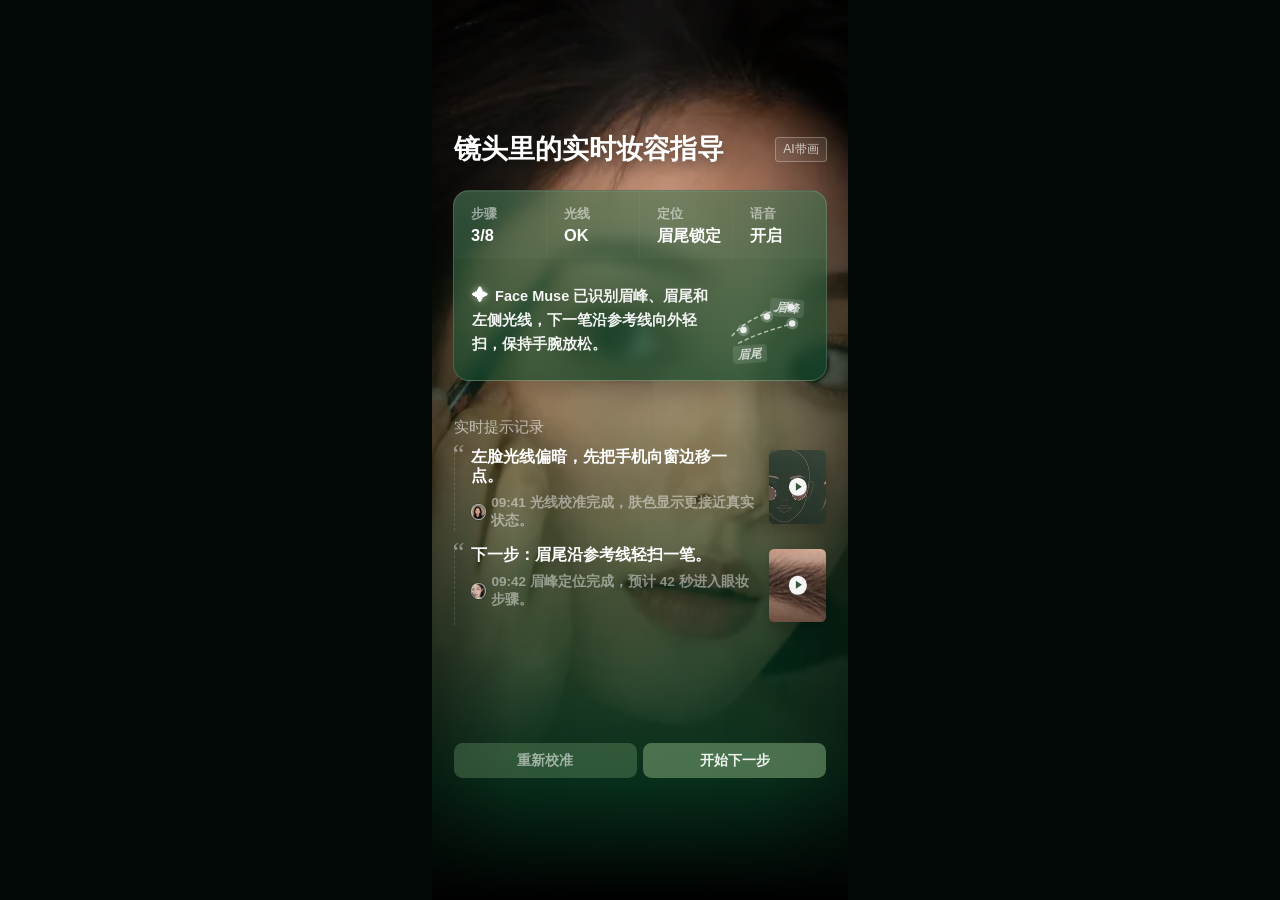
==== commit 8997c8c5: "重排展示页面并移除冗余导航外壳 删除五个展示页中的顶部状态栏、频道导航、底部导航和旧进度操作区，重新上移核心信息模块。  补充页面内产品状态交互与 GSAP 动画，整理 show.html 外层分页导" ====
--- a/index.html
+++ b/index.html
@@ -114,185 +114,6 @@
         radial-gradient(circle at 78% 38%, rgba(159, 217, 165, 0.12), transparent 20%);
     }
 
-    .status-bar {
-      position: absolute;
-      top: 44rem;
-      left: 80rem;
-      right: 39rem;
-      z-index: 4;
-      display: flex;
-      align-items: center;
-      justify-content: space-between;
-      font-size: 34rem;
-      line-height: 1;
-      font-weight: 700;
-      letter-spacing: 0;
-    }
-
-    .system-icons {
-      display: flex;
-      align-items: center;
-      gap: 14rem;
-    }
-
-    .signal {
-      display: flex;
-      align-items: end;
-      gap: 5rem;
-      width: 42rem;
-      height: 31rem;
-    }
-
-    .signal span {
-      width: 7rem;
-      border-radius: 7rem;
-      background: #fff;
-    }
-
-    .signal span:nth-child(1) { height: 12rem; }
-    .signal span:nth-child(2) { height: 18rem; }
-    .signal span:nth-child(3) { height: 25rem; }
-    .signal span:nth-child(4) { height: 31rem; }
-
-    .wifi {
-      position: relative;
-      width: 39rem;
-      height: 31rem;
-    }
-
-    .wifi::before,
-    .wifi::after {
-      content: "";
-      position: absolute;
-      left: 50%;
-      border: 6rem solid transparent;
-      border-top-color: #fff;
-      border-radius: 50%;
-      transform: translateX(-50%);
-    }
-
-    .wifi::before {
-      top: 1rem;
-      width: 36rem;
-      height: 36rem;
-    }
-
-    .wifi::after {
-      top: 11rem;
-      width: 18rem;
-      height: 18rem;
-    }
-
-    .wifi i {
-      position: absolute;
-      left: 50%;
-      bottom: 0;
-      width: 8rem;
-      height: 8rem;
-      border-radius: 50%;
-      background: #fff;
-      transform: translateX(-50%);
-    }
-
-    .battery {
-      position: relative;
-      width: 51rem;
-      height: 28rem;
-      border: 3rem solid rgba(255, 255, 255, 0.92);
-      border-radius: 7rem;
-    }
-
-    .battery::before {
-      content: "";
-      position: absolute;
-      inset: 5rem 7rem;
-      border-radius: 3rem;
-      background: #fff;
-    }
-
-    .battery::after {
-      content: "";
-      position: absolute;
-      right: -8rem;
-      top: 8rem;
-      width: 4rem;
-      height: 11rem;
-      border-radius: 0 4rem 4rem 0;
-      background: rgba(255, 255, 255, 0.86);
-    }
-
-    .top-nav {
-      position: absolute;
-      top: 127rem;
-      left: 38rem;
-      right: 38rem;
-      z-index: 4;
-      display: grid;
-      grid-template-columns: 58rem 1fr 58rem;
-      align-items: center;
-      gap: 24rem;
-    }
-
-    .icon-button {
-      display: grid;
-      place-items: center;
-      width: 58rem;
-      height: 58rem;
-      border: 0;
-      padding: 0;
-      color: #fff;
-      background: transparent;
-      cursor: pointer;
-    }
-
-    .icon-button svg {
-      width: 54rem;
-      height: 54rem;
-      fill: none;
-      stroke: currentColor;
-      stroke-width: 4.4;
-      stroke-linecap: round;
-      stroke-linejoin: round;
-    }
-
-    .channels {
-      min-width: 0;
-      display: grid;
-      grid-template-columns: repeat(6, max-content);
-      justify-content: space-between;
-      align-items: center;
-      gap: 15rem;
-      color: rgba(255, 255, 255, 0.54);
-      font-size: 31rem;
-      line-height: 1;
-      font-weight: 700;
-      letter-spacing: 0;
-    }
-
-    .channel {
-      position: relative;
-      white-space: nowrap;
-      cursor: pointer;
-    }
-
-    .channel.active {
-      color: #fff;
-      font-size: 39rem;
-      text-shadow: 0 4rem 18rem rgba(0, 0, 0, 0.24);
-    }
-
-    .channel.active::after {
-      content: "";
-      position: absolute;
-      left: 50%;
-      bottom: -24rem;
-      width: 70rem;
-      height: 5rem;
-      border-radius: 999rem;
-      background: #fff;
-      transform: translateX(-50%);
-    }
-
     .content {
       position: absolute;
       inset: 0;
@@ -303,7 +124,7 @@
       position: absolute;
       left: 47rem;
       right: 44rem;
-      top: 397rem;
+      top: 286rem;
       display: flex;
       align-items: center;
       gap: 24rem;
@@ -338,7 +159,7 @@
       position: absolute;
       left: 45rem;
       right: 45rem;
-      top: 508rem;
+      top: 406rem;
       height: 407rem;
       overflow: hidden;
       border: 1rem solid rgba(255, 255, 255, 0.16);
@@ -466,7 +287,7 @@
       position: absolute;
       left: 47rem;
       right: 47rem;
-      top: 959rem;
+      top: 896rem;
     }
 
     .note-label {
@@ -591,59 +412,23 @@
       box-shadow: 12rem 0 0 rgba(40, 72, 46, 0.92);
     }
 
-    .progress {
+    .action-row {
       position: absolute;
       left: 46rem;
       right: 46rem;
-      top: 1554rem;
-      display: grid;
-      grid-template-columns: repeat(5, 1fr);
-      gap: 10rem;
-    }
-
-    .progress-step {
-      appearance: none;
-      position: relative;
-      height: 6rem;
-      overflow: hidden;
-      border: 0;
-      border-radius: 999rem;
-      background: rgba(255, 255, 255, 0.16);
-      padding: 0;
-      cursor: pointer;
-    }
-
-    .progress-step::before {
-      content: "";
-      position: absolute;
-      inset: 0 auto 0 0;
-      width: var(--fill, 0%);
-      border-radius: inherit;
-      background: rgba(255, 255, 255, 0.68);
-      transition: width 0.28s ease;
-    }
-
-    .progress-step.is-active {
-      background: rgba(255, 255, 255, 0.25);
-    }
-
-    .action-row {
-      position: absolute;
-      left: 46rem;
-      right: 46rem;
-      top: 1595rem;
+      top: 1584rem;
       display: grid;
       grid-template-columns: 1fr 1fr;
-      gap: 20rem;
+      gap: 14rem;
     }
 
     .action-button {
-      height: 99rem;
+      height: 76rem;
       border: 0;
-      border-radius: 17rem;
+      border-radius: 18rem;
       color: rgba(255, 255, 255, 0.92);
       background: rgba(99, 139, 97, 0.72);
-      font-size: 34rem;
+      font-size: 29rem;
       line-height: 1;
       font-weight: 900;
       letter-spacing: 0;
@@ -656,27 +441,10 @@
       background: rgba(93, 138, 93, 0.44);
     }
 
-    .swipe-tip {
-      position: absolute;
-      left: 0;
-      right: 0;
-      top: 1732rem;
-      display: flex;
-      justify-content: center;
-      align-items: center;
-      gap: 10rem;
-      color: rgba(255, 255, 255, 0.53);
-      font-size: 27rem;
-      line-height: 1;
-      font-weight: 700;
-      letter-spacing: 0;
-      cursor: pointer;
-    }
-
     .interaction-toast {
       position: absolute;
       left: 50%;
-      top: 1485rem;
+      top: 1508rem;
       z-index: 4;
       max-width: 690rem;
       padding: 16rem 24rem 17rem;
@@ -702,98 +470,10 @@
       transform: translate(-50%, 0);
     }
 
-    .chevrons {
-      position: relative;
-      width: 25rem;
-      height: 25rem;
-    }
-
-    .chevrons::before,
-    .chevrons::after {
-      content: "";
-      position: absolute;
-      left: 5rem;
-      width: 16rem;
-      height: 16rem;
-      border-left: 4rem solid rgba(255, 255, 255, 0.55);
-      border-top: 4rem solid rgba(255, 255, 255, 0.55);
-      transform: rotate(45deg);
-    }
-
-    .chevrons::before { top: 6rem; }
-    .chevrons::after { top: -3rem; opacity: 0.7; }
-
-    .bottom-nav {
-      position: absolute;
-      left: 0;
-      right: 0;
-      bottom: 0;
-      z-index: 5;
-      height: 190rem;
-      display: grid;
-      grid-template-columns: 1fr 1fr 1.08fr 1fr 1fr;
-      align-items: start;
-      padding: 35rem 34rem 0;
-      background: #000;
-      box-shadow: 0 -20rem 40rem rgba(0, 0, 0, 0.22);
-    }
-
-    .bottom-link {
-      display: grid;
-      justify-items: center;
-      gap: 11rem;
-      color: rgba(255, 255, 255, 0.46);
-      text-decoration: none;
-      font-size: 33rem;
-      line-height: 1;
-      font-weight: 800;
-      letter-spacing: 0;
-    }
-
-    .bottom-link.active {
-      color: #fff;
-    }
-
-    .plus-button {
-      display: grid;
-      place-items: center;
-      justify-self: center;
-      width: 82rem;
-      height: 58rem;
-      margin-top: -9rem;
-      border: 6rem solid #fff;
-      border-radius: 20rem;
-      color: #fff;
-      background: #000;
-      box-shadow: -5rem 0 0 #21f4ee, 5rem 0 0 #fe2c55;
-    }
-
-    .plus-button svg {
-      width: 38rem;
-      height: 38rem;
-      stroke: currentColor;
-      stroke-width: 5;
-      stroke-linecap: round;
-    }
-
-    .home-indicator {
-      position: absolute;
-      left: 50%;
-      bottom: 17rem;
-      z-index: 6;
-      width: 298rem;
-      height: 7rem;
-      border-radius: 999rem;
-      background: #fff;
-      transform: translateX(-50%);
-    }
-
     button:focus-visible,
     a:focus-visible,
-    .channel:focus-visible,
     .stat:focus-visible,
-    .ai-badge:focus-visible,
-    .swipe-tip:focus-visible {
+    .ai-badge:focus-visible {
       outline: 3rem solid rgba(255, 255, 255, 0.8);
       outline-offset: 5rem;
     }
@@ -818,32 +498,6 @@
   <main class="feed-screen" aria-labelledby="page-title">
     <img class="hero-photo" src="./assets/face-muse-2-hero-feed.webp" width="887" height="1920" alt="" fetchpriority="high" decoding="sync" aria-hidden="true">
     <div class="hero-grain" aria-hidden="true"></div>
-
-    <div class="status-bar" aria-hidden="true">
-      <span>9:41</span>
-      <div class="system-icons">
-        <span class="signal"><span></span><span></span><span></span><span></span></span>
-        <span class="wifi"><i></i></span>
-        <span class="battery"></span>
-      </div>
-    </div>
-
-    <nav class="top-nav" aria-label="频道导航">
-      <button class="icon-button" type="button" aria-label="打开菜单">
-        <svg viewBox="0 0 48 48" aria-hidden="true"><path d="M7 14h34M7 24h34M7 34h34"></path></svg>
-      </button>
-      <div class="channels" aria-label="内容频道">
-        <span class="channel">团购</span>
-        <span class="channel">经验</span>
-        <span class="channel">北京</span>
-        <span class="channel">关注</span>
-        <span class="channel">商城</span>
-        <span class="channel active">推荐</span>
-      </div>
-      <button class="icon-button" type="button" aria-label="搜索">
-        <svg viewBox="0 0 48 48" aria-hidden="true"><circle cx="21" cy="21" r="13"></circle><path d="M31.5 31.5 42 42"></path></svg>
-      </button>
-    </nav>
 
     <section class="content" aria-label="推荐内容">
       <div class="headline">
@@ -900,45 +554,18 @@
         </div>
       </section>
 
-      <div class="progress" aria-label="步骤进度">
-        <button class="progress-step" type="button" style="--fill: 100%" aria-label="切换到第 1 段"></button>
-        <button class="progress-step is-active" type="button" style="--fill: 63%" aria-label="切换到第 2 段"></button>
-        <button class="progress-step" type="button" aria-label="切换到第 3 段"></button>
-        <button class="progress-step" type="button" aria-label="切换到第 4 段"></button>
-        <button class="progress-step" type="button" aria-label="切换到第 5 段"></button>
-      </div>
-
       <div class="action-row" aria-label="妆容指导操作">
         <button class="action-button secondary" type="button" data-action="calibrate">重新校准</button>
         <button class="action-button" type="button" data-action="next">开始下一步</button>
       </div>
 
-      <div class="swipe-tip" role="button" tabindex="0" aria-label="查看下一步">
-        <span class="chevrons"></span>
-        <span>上滑查看下一步</span>
-      </div>
-
       <div class="interaction-toast" role="status" aria-live="polite" aria-hidden="true"></div>
     </section>
-
-    <nav class="bottom-nav" aria-label="底部导航">
-      <a class="bottom-link active" href="#" aria-current="page">首页</a>
-      <a class="bottom-link" href="#">朋友</a>
-      <a class="bottom-link" href="#" aria-label="发布">
-        <span class="plus-button" aria-hidden="true">
-          <svg viewBox="0 0 48 48"><path d="M24 10v28M10 24h28"></path></svg>
-        </span>
-      </a>
-      <a class="bottom-link" href="#">消息</a>
-      <a class="bottom-link" href="#">我</a>
-    </nav>
-    <span class="home-indicator" aria-hidden="true"></span>
   </main>
 
   <script>
     (() => {
       const root = document.documentElement;
-      const pageTitle = document.querySelector("#page-title");
       const badge = document.querySelector(".ai-badge");
       const toast = document.querySelector(".interaction-toast");
       const guidance = document.querySelector("[data-copy='guidance']");
@@ -951,13 +578,9 @@
       const quoteTitles = Array.from(document.querySelectorAll(".quote h2"));
       const authorRows = Array.from(document.querySelectorAll(".author-row span:last-child"));
       const statCards = Array.from(document.querySelectorAll("[data-stat-card]"));
-      const progressSteps = Array.from(document.querySelectorAll(".progress-step"));
-      const channels = Array.from(document.querySelectorAll(".channel"));
       const thumbs = Array.from(document.querySelectorAll(".thumb"));
-      const bottomLinks = Array.from(document.querySelectorAll(".bottom-link"));
       const nextButton = document.querySelector("[data-action='next']");
       const calibrateButton = document.querySelector("[data-action='calibrate']");
-      const swipeTip = document.querySelector(".swipe-tip");
       const steps = [
         {
           number: "1/8",
@@ -1021,15 +644,6 @@
         window.setTimeout(() => card.classList.remove("is-updated"), 520);
       };
 
-      const updateProgress = () => {
-        progressSteps.forEach((item, index) => {
-          const fill = index < activeStep ? 100 : index === activeStep ? 63 : 0;
-          item.style.setProperty("--fill", `${fill}%`);
-          item.classList.toggle("is-active", index === activeStep);
-          item.setAttribute("aria-pressed", index === activeStep ? "true" : "false");
-        });
-      };
-
       const setStep = (index, announce = true) => {
         activeStep = (index + steps.length) % steps.length;
         const step = steps[activeStep];
@@ -1043,7 +657,6 @@
         authorRows.forEach((row, rowIndex) => {
           row.textContent = step.meta[rowIndex];
         });
-        updateProgress();
         flashStat("step");
         flashStat("target");
 
@@ -1084,30 +697,6 @@
 
       const initInteractions = () => {
         setStep(activeStep, false);
-
-        channels.forEach((channel) => {
-          channel.tabIndex = 0;
-          channel.setAttribute("role", "button");
-          channel.setAttribute("aria-pressed", channel.classList.contains("active") ? "true" : "false");
-
-          const activateChannel = () => {
-            channels.forEach((item) => {
-              item.classList.toggle("active", item === channel);
-              item.setAttribute("aria-pressed", item === channel ? "true" : "false");
-            });
-            if (pageTitle && channel.textContent.trim() !== "推荐") {
-              pageTitle.textContent = "镜头里的实时妆容指导";
-            }
-            showToast(`已切换到${channel.textContent.trim()}频道`);
-          };
-
-          channel.addEventListener("click", activateChannel);
-          activateByKeyboard(channel, activateChannel);
-        });
-
-        progressSteps.forEach((item, index) => {
-          item.addEventListener("click", () => setStep(index));
-        });
 
         statCards.forEach((card) => {
           const type = card.dataset.statCard;
@@ -1126,8 +715,6 @@
 
         nextButton?.addEventListener("click", nextStep);
         calibrateButton?.addEventListener("click", recalibrate);
-        swipeTip?.addEventListener("click", nextStep);
-        if (swipeTip) activateByKeyboard(swipeTip, nextStep);
         badge?.addEventListener("click", toggleVoice);
         if (badge) activateByKeyboard(badge, toggleVoice);
 
@@ -1149,21 +736,6 @@
             showToast("已暂停预览");
           });
         });
-
-        bottomLinks.forEach((link) => {
-          link.addEventListener("click", (event) => {
-            event.preventDefault();
-            bottomLinks.forEach((item) => {
-              item.classList.toggle("active", item === link);
-              if (item === link) {
-                item.setAttribute("aria-current", "page");
-              } else {
-                item.removeAttribute("aria-current");
-              }
-            });
-            showToast(link.getAttribute("aria-label") === "发布" ? "打开发布入口" : `已切换到${link.textContent.trim()}`);
-          });
-        });
       };
 
       if (document.readyState === "loading") {
@@ -1185,17 +757,14 @@
         }
 
         root.dataset.gsapLoaded = "true";
-        gsap.from(".status-bar, .top-nav", { y: -16, duration: 0.42, stagger: 0.08, ease: "power3.out" });
         gsap.from(".headline", { y: 28, duration: 0.58, delay: 0.12, ease: "power3.out" });
         gsap.from(".info-card", { y: 34, duration: 0.64, delay: 0.24, ease: "power3.out" });
         gsap.from(".stat", { y: 16, duration: 0.42, delay: 0.42, stagger: 0.045, ease: "power2.out" });
         gsap.from(".quote", { x: -18, duration: 0.5, delay: 0.48, stagger: 0.09, ease: "power3.out" });
-        gsap.from(".progress-step, .action-button, .swipe-tip", { y: 16, duration: 0.42, delay: 0.66, stagger: 0.04, ease: "power2.out" });
-        gsap.from(".bottom-link", { y: 16, duration: 0.38, delay: 0.72, stagger: 0.035, ease: "power2.out" });
+        gsap.from(".action-button", { y: 16, duration: 0.42, delay: 0.66, stagger: 0.04, ease: "power2.out" });
         gsap.to(".route-dot", { scale: 1.25, transformOrigin: "50% 50%", duration: 0.9, repeat: -1, yoyo: true, stagger: 0.12, ease: "sine.inOut" });
-        gsap.to(".chevrons", { y: -7, duration: 0.9, repeat: -1, yoyo: true, ease: "sine.inOut" });
-
-        document.querySelectorAll("button, .bottom-link").forEach((item) => {
+
+        document.querySelectorAll("button").forEach((item) => {
           item.addEventListener("click", (event) => {
             event.preventDefault();
             gsap.fromTo(item, { scale: 0.96 }, { scale: 1, duration: 0.32, ease: "back.out(2.4)" });
@@ -1215,12 +784,7 @@
       };
 
       const scheduleMotion = () => {
-        if ("requestIdleCallback" in window) {
-          window.requestIdleCallback(loadMotion, { timeout: 5000 });
-          return;
-        }
-
-        window.setTimeout(loadMotion, 3000);
+        window.setTimeout(loadMotion, 3200);
       };
 
       if (document.readyState === "loading") {
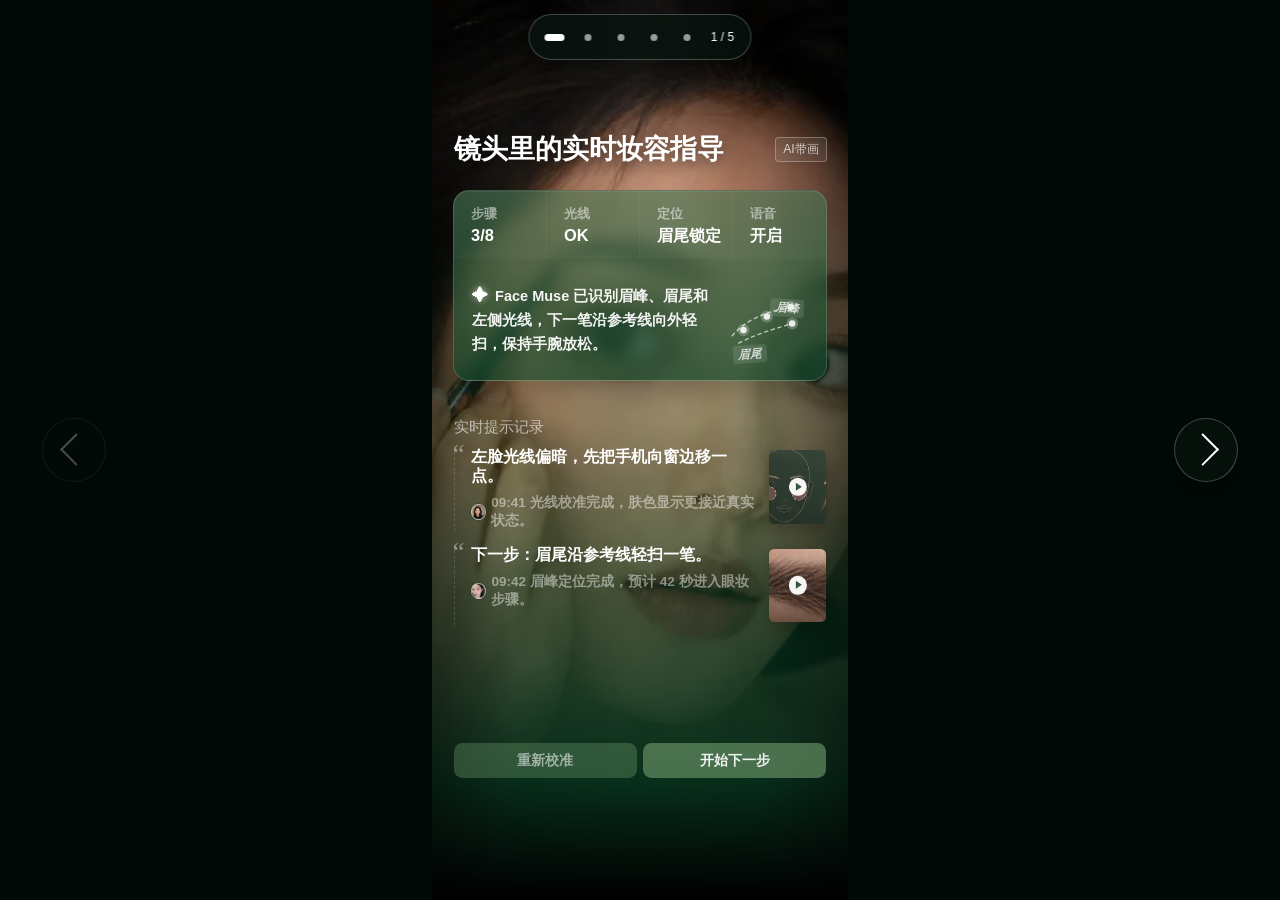
==== commit adf420d4: "调整展示入口文件命名 将原首页内容迁移为 1.html，将原轮播展示页迁移为 index.html，并把轮播第一页资源引用更新为 ./1.html。" ====
--- a/index.html
+++ b/index.html
@@ -3,29 +3,18 @@
 <head>
   <meta charset="utf-8">
   <meta name="viewport" content="width=device-width, initial-scale=1, viewport-fit=cover">
-  <meta name="description" content="Face Muse 实时妆容指导 feed 卡片，展示镜头带画、光线校准和眉尾参考线提示。">
-  <link rel="icon" href="data:,">
-  <link rel="preload" as="image" href="./assets/face-muse-2-hero-feed.webp" fetchpriority="high">
-  <link rel="preload" as="image" href="./assets/face-muse-2-brow.webp">
-  <title>Face Muse - 镜头里的实时妆容指导</title>
+  <meta name="description" content="Face Muse 五个页面轮播展示。">
+  <title>Face Muse - 拼接展示</title>
   <style>
     :root {
       color-scheme: dark;
-      --screen-w: 887;
-      --screen-h: 1920;
       --page-bg: #020907;
-      --ink: #ffffff;
-      --muted: rgba(255, 255, 255, 0.56);
-      --soft: rgba(255, 255, 255, 0.78);
-      --line: rgba(255, 255, 255, 0.18);
-      --panel: rgba(36, 85, 56, 0.66);
-      --panel-strong: rgba(31, 80, 52, 0.78);
-      --accent: #ffffff;
-      --cta: rgba(88, 128, 91, 0.72);
-      --hero-position: 50% 40%;
-      --hero-size: cover;
-      --headline-size: 57rem;
-      font-size: calc(min(100vw, calc(100vh * 887 / 1920), 887px) / 887);
+      --control-bg: rgba(7, 20, 14, .72);
+      --control-border: rgba(255, 255, 255, .24);
+      --control-shadow: 0 18px 44px rgba(0, 0, 0, .34);
+      --ink: #fff;
+      --muted: rgba(255, 255, 255, .58);
+      background: var(--page-bg);
     }
 
     * {
@@ -35,763 +24,373 @@
     html,
     body {
       width: 100%;
-      min-height: 100%;
+      height: 100%;
       margin: 0;
+      overflow: hidden;
       background: var(--page-bg);
     }
 
     body {
-      min-height: 100vh;
+      font-family: "PingFang SC", "Microsoft YaHei", "Noto Sans SC", Arial, sans-serif;
+    }
+
+    button {
+      padding: 0;
+      border: 0;
+      font: inherit;
+      color: inherit;
+      background: none;
+      -webkit-tap-highlight-color: transparent;
+    }
+
+    .showcase {
+      position: relative;
+      width: 100%;
+      height: 100svh;
+      min-height: 560px;
+      overflow: hidden;
+      background: var(--page-bg);
+      isolation: isolate;
+      touch-action: pan-y;
+    }
+
+    .showcase-track {
+      width: 100%;
+      height: 100%;
+      display: flex;
+      transition: transform 560ms cubic-bezier(.22, .8, .22, 1);
+      will-change: transform;
+    }
+
+    .showcase.is-dragging .showcase-track {
+      transition: none;
+    }
+
+    .showcase-slide {
+      flex: 0 0 100%;
+      width: 100%;
+      height: 100%;
+      min-width: 0;
+      background: var(--page-bg);
+    }
+
+    .page-frame {
+      width: 100%;
+      height: 100%;
+      display: block;
+      border: 0;
+      background: var(--page-bg);
+    }
+
+    .nav-button {
+      position: absolute;
+      top: 50%;
+      z-index: 3;
+      width: clamp(44px, 6vw, 64px);
+      height: clamp(44px, 6vw, 64px);
       display: grid;
       place-items: center;
-      overflow: hidden;
-      font-family: "PingFang SC", "Microsoft YaHei", "Noto Sans SC", Arial, sans-serif;
-    }
-
-    button,
-    a {
-      font: inherit;
-      -webkit-tap-highlight-color: transparent;
-    }
-
-    .feed-screen {
-      position: relative;
-      width: calc(var(--screen-w) * 1rem);
-      height: calc(var(--screen-h) * 1rem);
-      overflow: hidden;
-      isolation: isolate;
-      color: var(--ink);
-      background:
-        linear-gradient(180deg, rgba(1, 15, 9, 0.24) 0%, rgba(5, 61, 34, 0.28) 31%, rgba(3, 52, 30, 0.96) 78%, #03100b 100%);
-    }
-
-    .hero-photo {
+      border: 1px solid var(--control-border);
+      border-radius: 50%;
+      background: var(--control-bg);
+      box-shadow: var(--control-shadow);
+      backdrop-filter: blur(16px);
+      transform: translateY(-50%);
+      cursor: pointer;
+      transition: background-color .2s ease, opacity .2s ease, transform .2s ease;
+    }
+
+    .nav-button::before {
+      content: "";
+      width: 34%;
+      height: 34%;
+      border-top: 2px solid var(--ink);
+      border-left: 2px solid var(--ink);
+    }
+
+    .nav-button:hover {
+      background: rgba(16, 39, 27, .86);
+      transform: translateY(-50%) scale(1.04);
+    }
+
+    .nav-button:focus-visible {
+      outline: 3px solid rgba(255, 255, 255, .7);
+      outline-offset: 4px;
+    }
+
+    .nav-button[disabled] {
+      opacity: .28;
+      cursor: default;
+      pointer-events: none;
+    }
+
+    .nav-button.prev {
+      left: clamp(14px, 4vw, 42px);
+    }
+
+    .nav-button.prev::before {
+      transform: translateX(12%) rotate(-45deg);
+    }
+
+    .nav-button.next {
+      right: clamp(14px, 4vw, 42px);
+    }
+
+    .nav-button.next::before {
+      transform: translateX(-12%) rotate(135deg);
+    }
+
+    .page-indicator {
       position: absolute;
-      inset: 0;
-      z-index: 0;
-      width: 100%;
-      height: 100%;
-      object-fit: cover;
-      object-position: var(--hero-position);
-      pointer-events: none;
-    }
-
-    .feed-screen::before,
-    .feed-screen::after {
-      content: "";
-      position: absolute;
-      inset: 0;
-      pointer-events: none;
-      z-index: 1;
-    }
-
-    .feed-screen::before {
-      background:
-        linear-gradient(180deg, rgba(0, 0, 0, 0.34) 0%, rgba(0, 0, 0, 0.08) 21%, rgba(7, 78, 43, 0.34) 47%, rgba(2, 47, 27, 0.96) 87%, #000 100%),
-        radial-gradient(ellipse at 50% 13%, rgba(255, 255, 255, 0.12), transparent 34%);
-    }
-
-    .feed-screen::after {
-      background:
-        linear-gradient(90deg, rgba(0, 0, 0, 0.32), transparent 20%, transparent 80%, rgba(0, 0, 0, 0.28)),
-        radial-gradient(ellipse at center, transparent 42%, rgba(0, 0, 0, 0.28) 100%);
-    }
-
-    .hero-grain {
-      position: absolute;
-      inset: -28rem;
-      z-index: 0;
-      overflow: hidden;
-      transform: scale(1.02);
-    }
-
-    .hero-grain::before {
-      content: "";
-      position: absolute;
-      inset: 0;
-      background:
-        radial-gradient(circle at 20% 18%, rgba(255, 255, 255, 0.08), transparent 18%),
-        radial-gradient(circle at 78% 38%, rgba(159, 217, 165, 0.12), transparent 20%);
-    }
-
-    .content {
-      position: absolute;
-      inset: 0;
+      left: 50%;
+      top: max(14px, env(safe-area-inset-top));
       z-index: 3;
-    }
-
-    .headline {
-      position: absolute;
-      left: 47rem;
-      right: 44rem;
-      top: 286rem;
       display: flex;
       align-items: center;
-      gap: 24rem;
-    }
-
-    h1 {
-      flex: 1;
-      margin: 0;
-      color: #fff;
-      font-size: var(--headline-size);
-      line-height: 1.16;
-      font-weight: 900;
-      letter-spacing: 0;
-      text-shadow: 0 8rem 28rem rgba(0, 0, 0, 0.42);
-    }
-
-    .ai-badge {
-      flex: 0 0 auto;
-      padding: 11rem 16rem 12rem;
-      border: 1rem solid rgba(255, 255, 255, 0.28);
-      border-radius: 8rem;
-      color: rgba(255, 255, 255, 0.72);
-      background: rgba(255, 255, 255, 0.08);
-      font-size: 26rem;
+      gap: 5px;
+      padding: 8px 11px;
+      border: 1px solid var(--control-border);
+      border-radius: 999px;
+      background: var(--control-bg);
+      box-shadow: var(--control-shadow);
+      backdrop-filter: blur(16px);
+      transform: translateX(-50%);
+    }
+
+    .page-count {
+      min-width: 34px;
+      color: var(--ink);
+      font-size: 12px;
       line-height: 1;
-      letter-spacing: 0;
-      backdrop-filter: blur(8rem);
+      text-align: center;
+    }
+
+    .page-dot {
+      width: 28px;
+      height: 28px;
+      display: grid;
+      place-items: center;
+      border-radius: 50%;
       cursor: pointer;
-    }
-
-    .info-card {
-      position: absolute;
-      left: 45rem;
-      right: 45rem;
-      top: 406rem;
-      height: 407rem;
-      overflow: hidden;
-      border: 1rem solid rgba(255, 255, 255, 0.16);
-      border-radius: 34rem;
-      background: linear-gradient(180deg, rgba(66, 112, 76, 0.64), rgba(18, 72, 43, 0.68));
-      box-shadow: 0 22rem 50rem rgba(0, 0, 0, 0.18), inset 0 1rem 0 rgba(255, 255, 255, 0.12);
-      backdrop-filter: blur(14rem);
-    }
-
-    .stat-grid {
-      display: grid;
-      grid-template-columns: repeat(4, 1fr);
-      height: 145rem;
-      background: rgba(255, 255, 255, 0.025);
-    }
-
-    .stat {
-      display: grid;
-      align-content: center;
-      gap: 16rem;
-      padding-left: 36rem;
-      border-right: 1rem solid rgba(255, 255, 255, 0.035);
-      cursor: pointer;
-    }
-
-    .stat:last-child {
-      border-right: 0;
-    }
-
-    .stat span {
-      color: rgba(255, 255, 255, 0.52);
-      font-size: 28rem;
-      line-height: 1;
-      font-weight: 600;
-      letter-spacing: 0;
-    }
-
-    .stat strong {
-      color: #fff;
-      font-size: 35rem;
-      line-height: 1;
-      font-weight: 900;
-      letter-spacing: 0;
-      white-space: nowrap;
-      transition: color 0.22s ease, text-shadow 0.22s ease;
-    }
-
-    .stat.is-updated strong {
-      color: #f6ffe9;
-      text-shadow: 0 0 16rem rgba(255, 255, 255, 0.62);
-    }
-
-    .card-copy {
-      position: relative;
-      min-height: 262rem;
-      padding: 51rem 246rem 34rem 37rem;
-      color: rgba(255, 255, 255, 0.94);
-      font-size: 31rem;
-      line-height: 1.62;
-      font-weight: 650;
-      letter-spacing: 0;
-    }
-
-    .spark {
-      display: inline-block;
-      margin-right: 16rem;
-      font-size: 34rem;
-      color: #fff;
-      filter: drop-shadow(0 0 8rem rgba(255, 255, 255, 0.5));
-    }
-
-    .mini-route {
-      position: absolute;
-      right: 45rem;
-      bottom: 35rem;
-      width: 180rem;
-      height: 170rem;
-      opacity: 0.9;
-    }
-
-    .route-path {
-      fill: none;
-      stroke: rgba(255, 255, 255, 0.72);
-      stroke-width: 3;
-      stroke-dasharray: 7 8;
-      stroke-linecap: round;
-    }
-
-    .route-dot {
-      fill: #fff;
-      stroke: rgba(255, 255, 255, 0.26);
-      stroke-width: 12;
-    }
-
-    .route-tag {
-      position: absolute;
-      display: inline-grid;
-      place-items: center;
-      min-width: 68rem;
-      height: 39rem;
-      padding: 0 11rem;
-      border-radius: 7rem;
-      color: rgba(255, 255, 255, 0.82);
-      background: rgba(255, 255, 255, 0.13);
-      font-size: 25rem;
-      line-height: 1;
-      font-weight: 900;
-      font-style: italic;
-      letter-spacing: 0;
-      transform: rotate(4deg);
-    }
-
-    .route-tag.first {
-      top: 27rem;
-      right: 0;
-    }
-
-    .route-tag.second {
-      left: 26rem;
-      bottom: 5rem;
-      transform: rotate(-4deg);
-    }
-
-    .creator-note {
-      position: absolute;
-      left: 47rem;
-      right: 47rem;
-      top: 896rem;
-    }
-
-    .note-label {
-      margin: 0 0 26rem;
-      color: rgba(255, 255, 255, 0.6);
-      font-size: 31rem;
-      line-height: 1;
-      letter-spacing: 0;
-    }
-
-    .quote-list {
-      display: grid;
-      gap: 31rem;
-    }
-
-    .quote {
-      position: relative;
-      min-height: 171rem;
-      padding: 0 152rem 0 34rem;
-      border-left: 2rem dashed rgba(255, 255, 255, 0.14);
-    }
-
-    .quote h2 {
-      margin: 0 0 18rem;
-      color: #fff;
-      font-size: 35rem;
-      line-height: 1.18;
-      font-weight: 900;
-      letter-spacing: 0;
-    }
-
-    .quote-mark {
-      position: absolute;
-      left: -5rem;
-      top: -10rem;
-      color: rgba(255, 255, 255, 0.42);
-      font-size: 56rem;
-      line-height: 1;
-      font-family: Georgia, serif;
-    }
-
-    .author-row {
-      display: flex;
-      align-items: center;
-      gap: 12rem;
-      color: rgba(255, 255, 255, 0.46);
-      font-size: 29rem;
-      line-height: 1.35;
-      font-weight: 600;
-      letter-spacing: 0;
-    }
-
-    .avatar {
-      width: 35rem;
-      height: 35rem;
-      border: 2rem solid rgba(255, 255, 255, 0.58);
+      transition: background-color .22s ease;
+    }
+
+    .page-dot::before {
+      content: "";
+      width: 7px;
+      height: 7px;
       border-radius: 50%;
-      background: var(--avatar) center / cover no-repeat;
-      box-shadow: 0 0 0 2rem rgba(0, 0, 0, 0.16);
-    }
-
-    .thumb {
-      appearance: none;
-      position: absolute;
-      right: 0;
-      top: 8rem;
-      width: 121rem;
-      height: 156rem;
-      overflow: hidden;
-      border: 0;
-      border-radius: 11rem;
-      background: var(--thumb) center / cover no-repeat;
-      box-shadow: 0 12rem 28rem rgba(0, 0, 0, 0.22);
-      padding: 0;
-      cursor: pointer;
-    }
-
-    .thumb::after {
-      content: "";
-      position: absolute;
-      inset: 0;
-      background: linear-gradient(180deg, transparent, rgba(0, 0, 0, 0.18));
-    }
-
-    .play {
-      position: absolute;
-      left: 50%;
-      top: 50%;
-      z-index: 1;
-      width: 39rem;
-      height: 39rem;
-      border-radius: 50%;
-      background: rgba(255, 255, 255, 0.95);
-      transform: translate(-50%, -50%);
-    }
-
-    .play::before {
-      content: "";
-      position: absolute;
-      left: 15rem;
-      top: 10rem;
-      width: 0;
-      height: 0;
-      border-top: 9rem solid transparent;
-      border-bottom: 9rem solid transparent;
-      border-left: 14rem solid rgba(40, 72, 46, 0.92);
-    }
-
-    .thumb.is-playing {
-      outline: 2rem solid rgba(255, 255, 255, 0.58);
-      outline-offset: 3rem;
-    }
-
-    .thumb.is-playing .play::before {
-      left: 11rem;
-      top: 10rem;
-      width: 5rem;
-      height: 18rem;
-      border: 0;
-      border-radius: 2rem;
-      background: rgba(40, 72, 46, 0.92);
-      box-shadow: 12rem 0 0 rgba(40, 72, 46, 0.92);
-    }
-
-    .action-row {
-      position: absolute;
-      left: 46rem;
-      right: 46rem;
-      top: 1584rem;
-      display: grid;
-      grid-template-columns: 1fr 1fr;
-      gap: 14rem;
-    }
-
-    .action-button {
-      height: 76rem;
-      border: 0;
-      border-radius: 18rem;
-      color: rgba(255, 255, 255, 0.92);
-      background: rgba(99, 139, 97, 0.72);
-      font-size: 29rem;
-      line-height: 1;
-      font-weight: 900;
-      letter-spacing: 0;
-      cursor: pointer;
-      backdrop-filter: blur(8rem);
-    }
-
-    .action-button.secondary {
-      color: rgba(255, 255, 255, 0.55);
-      background: rgba(93, 138, 93, 0.44);
-    }
-
-    .interaction-toast {
-      position: absolute;
-      left: 50%;
-      top: 1508rem;
-      z-index: 4;
-      max-width: 690rem;
-      padding: 16rem 24rem 17rem;
-      border: 1rem solid rgba(255, 255, 255, 0.18);
-      border-radius: 999rem;
-      color: rgba(255, 255, 255, 0.9);
-      background: rgba(20, 62, 39, 0.76);
-      box-shadow: 0 14rem 34rem rgba(0, 0, 0, 0.18);
-      backdrop-filter: blur(10rem);
-      font-size: 25rem;
-      line-height: 1.2;
-      font-weight: 700;
-      text-align: center;
-      opacity: 0;
-      pointer-events: none;
-      transform: translate(-50%, 10rem);
-      transition: opacity 0.2s ease, transform 0.2s ease;
-      white-space: nowrap;
-    }
-
-    .interaction-toast.is-visible {
-      opacity: 1;
-      transform: translate(-50%, 0);
-    }
-
-    button:focus-visible,
-    a:focus-visible,
-    .stat:focus-visible,
-    .ai-badge:focus-visible {
-      outline: 3rem solid rgba(255, 255, 255, 0.8);
-      outline-offset: 5rem;
-    }
-
-    button:active,
-    a:active {
-      transform: scale(0.98);
+      background: var(--muted);
+      transition: width .22s ease, background-color .22s ease;
+    }
+
+    .page-dot.is-active::before {
+      width: 20px;
+      border-radius: 999px;
+      background: var(--ink);
+    }
+
+    .page-dot:focus-visible {
+      outline: 2px solid rgba(255, 255, 255, .72);
+      outline-offset: 2px;
+    }
+
+    @supports not (height: 100svh) {
+      .showcase {
+        height: 100vh;
+      }
+    }
+
+    @media (max-width: 640px) {
+      .nav-button {
+        top: max(12px, env(safe-area-inset-top));
+        bottom: auto;
+        width: 42px;
+        height: 42px;
+        transform: none;
+      }
+
+      .nav-button:hover {
+        transform: scale(1.04);
+      }
+
+      .nav-button.prev {
+        left: 12px;
+      }
+
+      .nav-button.next {
+        right: 12px;
+      }
+
+      .page-indicator {
+        top: max(12px, env(safe-area-inset-top));
+        gap: 2px;
+        padding: 7px 8px;
+      }
+
+      .page-dot {
+        width: 24px;
+        height: 24px;
+      }
     }
 
     @media (prefers-reduced-motion: reduce) {
-      *,
-      *::before,
-      *::after {
-        animation-duration: 1ms !important;
-        animation-iteration-count: 1 !important;
-        scroll-behavior: auto !important;
+      .showcase-track,
+      .nav-button,
+      .page-dot,
+      .page-dot::before {
+        transition: none;
       }
     }
   </style>
 </head>
 <body>
-  <main class="feed-screen" aria-labelledby="page-title">
-    <img class="hero-photo" src="./assets/face-muse-2-hero-feed.webp" width="887" height="1920" alt="" fetchpriority="high" decoding="sync" aria-hidden="true">
-    <div class="hero-grain" aria-hidden="true"></div>
-
-    <section class="content" aria-label="推荐内容">
-      <div class="headline">
-        <h1 id="page-title">镜头里的实时妆容指导</h1>
-        <span class="ai-badge" role="button" tabindex="0" aria-pressed="true">AI带画</span>
-      </div>
-
-      <article class="info-card" aria-label="妆容检测状态卡片">
-        <div class="stat-grid">
-          <div class="stat" role="button" tabindex="0" data-stat-card="step" aria-label="查看当前步骤"><span>步骤</span><strong data-stat="step">3/8</strong></div>
-          <div class="stat" role="button" tabindex="0" data-stat-card="light" aria-label="重新校准光线"><span>光线</span><strong data-stat="light">OK</strong></div>
-          <div class="stat" role="button" tabindex="0" data-stat-card="target" aria-label="查看定位提示"><span>定位</span><strong data-stat="target">眉尾锁定</strong></div>
-          <div class="stat" role="button" tabindex="0" data-stat-card="voice" aria-label="切换语音提示"><span>语音</span><strong data-stat="voice">开启</strong></div>
-        </div>
-        <div class="card-copy">
-          <span class="spark">✦</span><span data-copy="guidance">Face Muse 已识别眉峰、眉尾和左侧光线，下一笔沿参考线向外轻扫，保持手腕放松。</span>
-          <div class="mini-route" aria-hidden="true">
-            <svg viewBox="0 0 180 170">
-              <path class="route-path" d="M26 106 C58 70 98 55 151 45"></path>
-              <path class="route-path" d="M40 122 C78 102 115 92 154 80"></path>
-              <circle class="route-dot" cx="50" cy="94" r="7"></circle>
-              <circle class="route-dot" cx="100" cy="65" r="7"></circle>
-              <circle class="route-dot" cx="151" cy="45" r="7"></circle>
-              <circle class="route-dot" cx="154" cy="80" r="7"></circle>
-            </svg>
-            <span class="route-tag first">眉峰</span>
-            <span class="route-tag second">眉尾</span>
-          </div>
-        </div>
-      </article>
-
-      <section class="creator-note" aria-label="实时提示记录">
-        <p class="note-label">实时提示记录</p>
-        <div class="quote-list">
-          <article class="quote">
-            <span class="quote-mark">“</span>
-            <h2>左脸光线偏暗，先把手机向窗边移一点。</h2>
-            <div class="author-row">
-              <span class="avatar" style="--avatar: url('./assets/face-muse-2-avatar.webp')"></span>
-              <span>09:41 光线校准完成，肤色显示更接近真实状态。</span>
-            </div>
-            <button class="thumb" type="button" style="--thumb: url('./assets/step-03.png')" aria-label="播放光线校准示例" aria-pressed="false"><span class="play"></span></button>
-          </article>
-
-          <article class="quote">
-            <span class="quote-mark">“</span>
-            <h2>下一步：眉尾沿参考线轻扫一笔。</h2>
-            <div class="author-row">
-              <span class="avatar" style="--avatar: url('./assets/portrait-right.jpg')"></span>
-              <span>09:42 眉峰定位完成，预计 42 秒进入眼妆步骤。</span>
-            </div>
-            <button class="thumb" type="button" style="--thumb: url('./assets/face-muse-2-brow.webp')" aria-label="播放眉尾参考线示例" aria-pressed="false"><span class="play"></span></button>
-          </article>
-        </div>
-      </section>
-
-      <div class="action-row" aria-label="妆容指导操作">
-        <button class="action-button secondary" type="button" data-action="calibrate">重新校准</button>
-        <button class="action-button" type="button" data-action="next">开始下一步</button>
-      </div>
-
-      <div class="interaction-toast" role="status" aria-live="polite" aria-hidden="true"></div>
-    </section>
+  <main class="showcase" aria-label="Face Muse 拼接展示">
+    <button class="nav-button prev" type="button" aria-label="上一页"></button>
+    <button class="nav-button next" type="button" aria-label="下一页"></button>
+    <nav class="page-indicator" aria-label="页面导航">
+      <button class="page-dot is-active" type="button" aria-label="第 1 页" aria-current="page"></button>
+      <button class="page-dot" type="button" aria-label="第 2 页"></button>
+      <button class="page-dot" type="button" aria-label="第 3 页"></button>
+      <button class="page-dot" type="button" aria-label="第 4 页"></button>
+      <button class="page-dot" type="button" aria-label="第 5 页"></button>
+      <span class="page-count" aria-live="polite">1 / 5</span>
+    </nav>
+
+    <div class="showcase-track">
+      <section class="showcase-slide" aria-label="页面一">
+        <iframe class="page-frame" data-src="./1.html" title="Face Muse 首页" loading="eager"></iframe>
+      </section>
+      <section class="showcase-slide" aria-label="页面二">
+        <iframe class="page-frame" data-src="./2.html" title="Face Muse 页面二" loading="lazy"></iframe>
+      </section>
+      <section class="showcase-slide" aria-label="页面三">
+        <iframe class="page-frame" data-src="./3.html" title="Face Muse 页面三" loading="lazy"></iframe>
+      </section>
+      <section class="showcase-slide" aria-label="页面四">
+        <iframe class="page-frame" data-src="./4.html" title="Face Muse 页面四" loading="lazy"></iframe>
+      </section>
+      <section class="showcase-slide" aria-label="页面五">
+        <iframe class="page-frame" data-src="./5.html" title="Face Muse 页面五" loading="lazy"></iframe>
+      </section>
+    </div>
   </main>
 
   <script>
     (() => {
-      const root = document.documentElement;
-      const badge = document.querySelector(".ai-badge");
-      const toast = document.querySelector(".interaction-toast");
-      const guidance = document.querySelector("[data-copy='guidance']");
-      const statNodes = {
-        step: document.querySelector("[data-stat='step']"),
-        light: document.querySelector("[data-stat='light']"),
-        target: document.querySelector("[data-stat='target']"),
-        voice: document.querySelector("[data-stat='voice']")
+      const showcase = document.querySelector(".showcase");
+      const track = document.querySelector(".showcase-track");
+      const prevButton = document.querySelector(".nav-button.prev");
+      const nextButton = document.querySelector(".nav-button.next");
+      const dots = Array.from(document.querySelectorAll(".page-dot"));
+      const frames = Array.from(document.querySelectorAll(".page-frame"));
+      const pageCount = document.querySelector(".page-count");
+      const slideCount = frames.length;
+      let currentIndex = 0;
+      let dragStartX = 0;
+      let dragOffset = 0;
+      let isDragging = false;
+
+      if (!showcase || !track || !prevButton || !nextButton || !pageCount || !slideCount || dots.length !== slideCount) {
+        return;
+      }
+
+      const clampIndex = (index) => Math.max(0, Math.min(index, slideCount - 1));
+
+      const loadFrame = (index) => {
+        const frame = frames[clampIndex(index)];
+
+        if (frame && !frame.hasAttribute("src")) {
+          frame.src = frame.dataset.src;
+        }
       };
-      const quoteTitles = Array.from(document.querySelectorAll(".quote h2"));
-      const authorRows = Array.from(document.querySelectorAll(".author-row span:last-child"));
-      const statCards = Array.from(document.querySelectorAll("[data-stat-card]"));
-      const thumbs = Array.from(document.querySelectorAll(".thumb"));
-      const nextButton = document.querySelector("[data-action='next']");
-      const calibrateButton = document.querySelector("[data-action='calibrate']");
-      const steps = [
-        {
-          number: "1/8",
-          target: "肤色采样",
-          guidance: "先把脸部保持在取景框中心，Face Muse 会记录底妆色差和两侧阴影。",
-          quotes: ["底妆区域已锁定，先轻拍鼻翼和下巴边缘。", "下一步：把镜头抬高一点，减少额头阴影。"],
-          meta: ["09:39 肤色采样完成，底妆建议已同步。", "09:40 取景角度已修正，面部轮廓更稳定。"]
-        },
-        {
-          number: "2/8",
-          target: "眉峰定位",
-          guidance: "眉峰参考点已经出现，刷头从眉腰向眉峰轻带，不要压住原本毛流。",
-          quotes: ["眉峰位置已找到，先补浅色区域。", "下一步：眉尾沿参考线轻扫一笔。"],
-          meta: ["09:40 眉峰定位完成，参考线保持可见。", "09:41 毛流方向已识别，建议轻压一层。"]
-        },
-        {
-          number: "3/8",
-          target: "眉尾锁定",
-          guidance: "Face Muse 已识别眉峰、眉尾和左侧光线，下一笔沿参考线向外轻扫，保持手腕放松。",
-          quotes: ["左脸光线偏暗，先把手机向窗边移一点。", "下一步：眉尾沿参考线轻扫一笔。"],
-          meta: ["09:41 光线校准完成，肤色显示更接近真实状态。", "09:42 眉峰定位完成，预计 42 秒进入眼妆步骤。"]
-        },
-        {
-          number: "4/8",
-          target: "眼线预备",
-          guidance: "眼尾位置已对齐，下一步把笔尖贴近睫毛根部，沿外侧参考点短线连接。",
-          quotes: ["眼尾参考点已亮起，先别拉太长。", "下一步：从睫毛根部短线连接到眼尾。"],
-          meta: ["09:43 眼尾角度稳定，建议先画外半段。", "09:43 眨眼检测正常，参考线会自动暂停。"]
-        },
-        {
-          number: "5/8",
-          target: "眼影过渡",
-          guidance: "用浅棕色从眼尾向眼窝轻扫，Face Muse 会在边界过重时提醒你收窄范围。",
-          quotes: ["眼影边界稍重，用干净刷头向外晕开。", "下一步：把亮片点在眼中，不要超过参考圈。"],
-          meta: ["09:44 眼窝范围已标记，晕染半径保持稳定。", "09:45 亮片点位已准备，下一步进入高光。"]
-        }
-      ];
-      let activeStep = 2;
-      let voiceOn = true;
-      let toastTimer = 0;
-
-      const showToast = (message) => {
-        if (!toast) return;
-
-        toast.textContent = message;
-        toast.setAttribute("aria-hidden", "false");
-        toast.classList.add("is-visible");
-        window.clearTimeout(toastTimer);
-        toastTimer = window.setTimeout(() => {
-          toast.classList.remove("is-visible");
-          toast.setAttribute("aria-hidden", "true");
-        }, 1800);
-      };
-
-      const flashStat = (name) => {
-        const node = statNodes[name];
-        const card = node?.closest(".stat");
-        if (!card) return;
-
-        card.classList.add("is-updated");
-        window.setTimeout(() => card.classList.remove("is-updated"), 520);
-      };
-
-      const setStep = (index, announce = true) => {
-        activeStep = (index + steps.length) % steps.length;
-        const step = steps[activeStep];
-
-        statNodes.step.textContent = step.number;
-        statNodes.target.textContent = step.target;
-        guidance.textContent = step.guidance;
-        quoteTitles.forEach((title, titleIndex) => {
-          title.textContent = step.quotes[titleIndex];
-        });
-        authorRows.forEach((row, rowIndex) => {
-          row.textContent = step.meta[rowIndex];
-        });
-        flashStat("step");
-        flashStat("target");
-
-        if (announce) {
-          showToast(`已切到第 ${step.number.split("/")[0]} 步：${step.target}`);
-        }
-      };
-
-      const nextStep = () => setStep(activeStep + 1);
-
-      const recalibrate = () => {
-        statNodes.light.textContent = "校准中";
-        flashStat("light");
-        showToast("正在重新校准光线与参考线");
-
-        window.setTimeout(() => {
-          statNodes.light.textContent = "OK";
-          flashStat("light");
-          showToast("光线与眉尾参考线已重新校准");
-        }, 720);
-      };
-
-      const toggleVoice = () => {
-        voiceOn = !voiceOn;
-        statNodes.voice.textContent = voiceOn ? "开启" : "静音";
-        badge.setAttribute("aria-pressed", voiceOn ? "true" : "false");
-        flashStat("voice");
-        showToast(voiceOn ? "语音提示已开启" : "语音提示已静音");
-      };
-
-      const activateByKeyboard = (element, handler) => {
-        element.addEventListener("keydown", (event) => {
-          if (event.key !== "Enter" && event.key !== " ") return;
-          event.preventDefault();
-          handler(event);
+
+      const render = (index, offset = 0) => {
+        currentIndex = clampIndex(index);
+        loadFrame(currentIndex);
+        track.style.transform = `translate3d(calc(${-currentIndex * 100}% + ${offset}px), 0, 0)`;
+        prevButton.disabled = currentIndex === 0;
+        nextButton.disabled = currentIndex === slideCount - 1;
+        pageCount.textContent = `${currentIndex + 1} / ${slideCount}`;
+        dots.forEach((dot, dotIndex) => {
+          const isActive = dotIndex === currentIndex;
+          dot.classList.toggle("is-active", isActive);
+
+          if (isActive) {
+            dot.setAttribute("aria-current", "page");
+          } else {
+            dot.removeAttribute("aria-current");
+          }
         });
       };
 
-      const initInteractions = () => {
-        setStep(activeStep, false);
-
-        statCards.forEach((card) => {
-          const type = card.dataset.statCard;
-          const handlerMap = {
-            step: nextStep,
-            light: recalibrate,
-            target: () => showToast(`当前定位：${steps[activeStep].target}`),
-            voice: toggleVoice
-          };
-          const handler = handlerMap[type];
-          if (!handler) return;
-
-          card.addEventListener("click", handler);
-          activateByKeyboard(card, handler);
-        });
-
-        nextButton?.addEventListener("click", nextStep);
-        calibrateButton?.addEventListener("click", recalibrate);
-        badge?.addEventListener("click", toggleVoice);
-        if (badge) activateByKeyboard(badge, toggleVoice);
-
-        thumbs.forEach((thumb, index) => {
-          thumb.addEventListener("click", () => {
-            const nextState = !thumb.classList.contains("is-playing");
-            thumbs.forEach((item) => {
-              item.classList.remove("is-playing");
-              item.setAttribute("aria-pressed", "false");
-            });
-
-            if (nextState) {
-              thumb.classList.add("is-playing");
-              thumb.setAttribute("aria-pressed", "true");
-              showToast(index === 0 ? "正在播放光线校准示例" : "正在播放眉尾参考线示例");
-              return;
-            }
-
-            showToast("已暂停预览");
-          });
-        });
+      const goTo = (index) => {
+        const nextIndex = clampIndex(index);
+        loadFrame(nextIndex);
+        render(nextIndex);
       };
 
-      if (document.readyState === "loading") {
-        window.addEventListener("DOMContentLoaded", initInteractions, { once: true });
-      } else {
-        initInteractions();
-      }
-
-      const reduceMotion = window.matchMedia("(prefers-reduced-motion: reduce)").matches;
-      if (reduceMotion) {
-        root.dataset.gsapLoaded = "reduced";
-        return;
-      }
-
-      const initMotion = () => {
-        if (!window.gsap) {
-          root.dataset.gsapLoaded = "false";
+      prevButton.addEventListener("click", () => goTo(currentIndex - 1));
+      nextButton.addEventListener("click", () => goTo(currentIndex + 1));
+      dots.forEach((dot, dotIndex) => {
+        dot.addEventListener("click", () => goTo(dotIndex));
+      });
+
+      window.addEventListener("keydown", (event) => {
+        if (event.key === "ArrowLeft") {
+          goTo(currentIndex - 1);
+        }
+
+        if (event.key === "ArrowRight") {
+          goTo(currentIndex + 1);
+        }
+      });
+
+      showcase.addEventListener("pointerdown", (event) => {
+        if (event.target instanceof Element && event.target.closest("button")) {
           return;
         }
 
-        root.dataset.gsapLoaded = "true";
-        gsap.from(".headline", { y: 28, duration: 0.58, delay: 0.12, ease: "power3.out" });
-        gsap.from(".info-card", { y: 34, duration: 0.64, delay: 0.24, ease: "power3.out" });
-        gsap.from(".stat", { y: 16, duration: 0.42, delay: 0.42, stagger: 0.045, ease: "power2.out" });
-        gsap.from(".quote", { x: -18, duration: 0.5, delay: 0.48, stagger: 0.09, ease: "power3.out" });
-        gsap.from(".action-button", { y: 16, duration: 0.42, delay: 0.66, stagger: 0.04, ease: "power2.out" });
-        gsap.to(".route-dot", { scale: 1.25, transformOrigin: "50% 50%", duration: 0.9, repeat: -1, yoyo: true, stagger: 0.12, ease: "sine.inOut" });
-
-        document.querySelectorAll("button").forEach((item) => {
-          item.addEventListener("click", (event) => {
-            event.preventDefault();
-            gsap.fromTo(item, { scale: 0.96 }, { scale: 1, duration: 0.32, ease: "back.out(2.4)" });
-          });
-        });
+        if (event.pointerType === "mouse" && event.button !== 0) {
+          return;
+        }
+
+        isDragging = true;
+        dragStartX = event.clientX;
+        dragOffset = 0;
+        showcase.classList.add("is-dragging");
+        showcase.setPointerCapture(event.pointerId);
+      });
+
+      showcase.addEventListener("pointermove", (event) => {
+        if (!isDragging) {
+          return;
+        }
+
+        dragOffset = event.clientX - dragStartX;
+        render(currentIndex, dragOffset);
+      });
+
+      const finishDrag = () => {
+        if (!isDragging) {
+          return;
+        }
+
+        const threshold = Math.min(120, showcase.clientWidth * .18);
+        const nextIndex = Math.abs(dragOffset) > threshold
+          ? currentIndex + (dragOffset < 0 ? 1 : -1)
+          : currentIndex;
+
+        isDragging = false;
+        dragOffset = 0;
+        showcase.classList.remove("is-dragging");
+        render(nextIndex);
       };
 
-      const loadMotion = () => {
-        const script = document.createElement("script");
-        script.src = "./assets/gsap.min.js";
-        script.async = true;
-        script.onload = () => requestAnimationFrame(initMotion);
-        script.onerror = () => {
-          root.dataset.gsapLoaded = "false";
-        };
-        document.head.appendChild(script);
-      };
-
-      const scheduleMotion = () => {
-        window.setTimeout(loadMotion, 3200);
-      };
-
-      if (document.readyState === "loading") {
-        window.addEventListener("DOMContentLoaded", scheduleMotion, { once: true });
-      } else {
-        scheduleMotion();
-      }
+      showcase.addEventListener("pointerup", finishDrag);
+      showcase.addEventListener("pointercancel", finishDrag);
+
+      requestAnimationFrame(() => render(0));
     })();
   </script>
 </body>
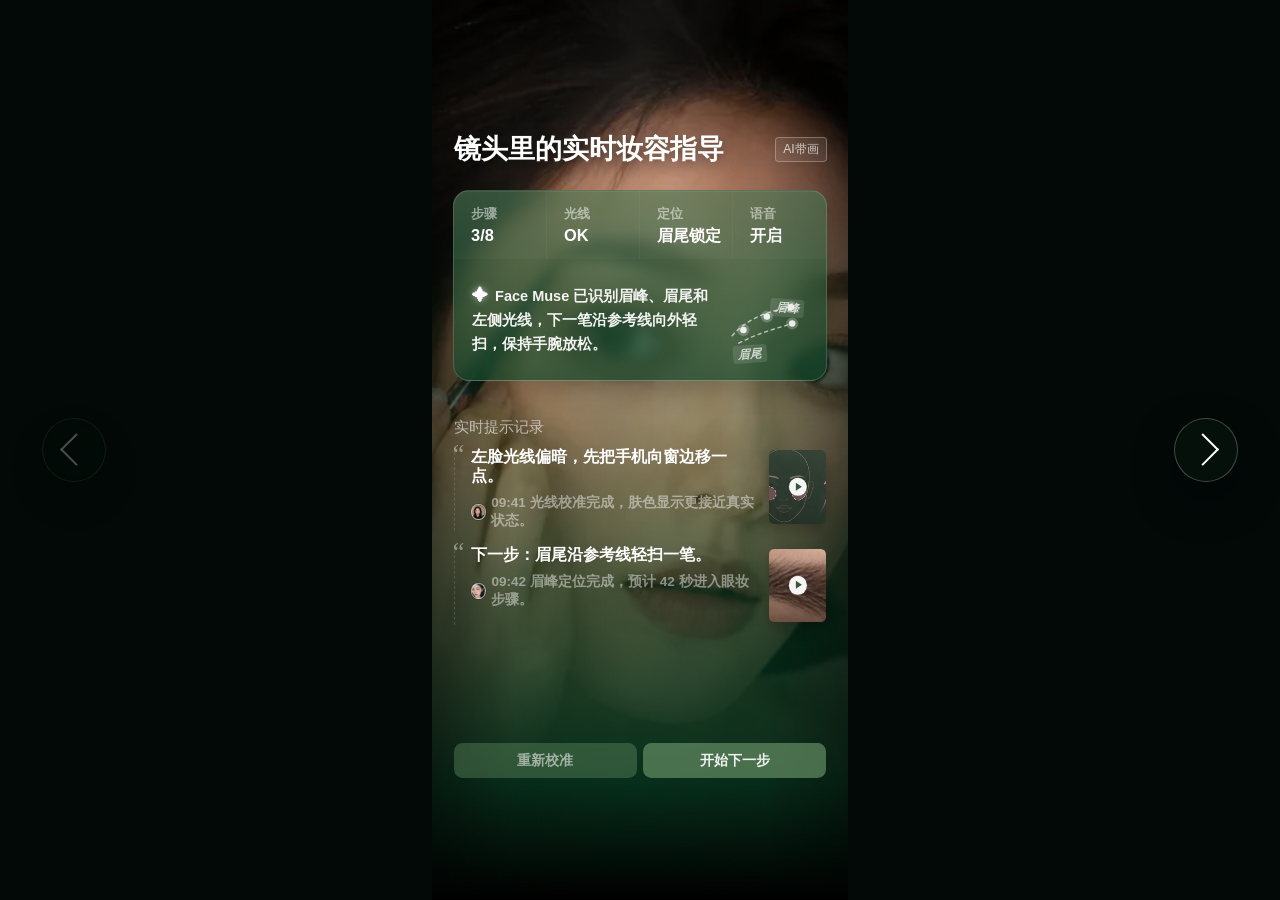
==== commit befec249: "移除展示页页码指示器" ====
--- a/index.html
+++ b/index.html
@@ -13,7 +13,6 @@
       --control-border: rgba(255, 255, 255, .24);
       --control-shadow: 0 18px 44px rgba(0, 0, 0, .34);
       --ink: #fff;
-      --muted: rgba(255, 255, 255, .58);
       background: var(--page-bg);
     }
 
@@ -97,6 +96,7 @@
       backdrop-filter: blur(16px);
       transform: translateY(-50%);
       cursor: pointer;
+      touch-action: manipulation;
       transition: background-color .2s ease, opacity .2s ease, transform .2s ease;
     }
 
@@ -140,61 +140,6 @@
       transform: translateX(-12%) rotate(135deg);
     }
 
-    .page-indicator {
-      position: absolute;
-      left: 50%;
-      top: max(14px, env(safe-area-inset-top));
-      z-index: 3;
-      display: flex;
-      align-items: center;
-      gap: 5px;
-      padding: 8px 11px;
-      border: 1px solid var(--control-border);
-      border-radius: 999px;
-      background: var(--control-bg);
-      box-shadow: var(--control-shadow);
-      backdrop-filter: blur(16px);
-      transform: translateX(-50%);
-    }
-
-    .page-count {
-      min-width: 34px;
-      color: var(--ink);
-      font-size: 12px;
-      line-height: 1;
-      text-align: center;
-    }
-
-    .page-dot {
-      width: 28px;
-      height: 28px;
-      display: grid;
-      place-items: center;
-      border-radius: 50%;
-      cursor: pointer;
-      transition: background-color .22s ease;
-    }
-
-    .page-dot::before {
-      content: "";
-      width: 7px;
-      height: 7px;
-      border-radius: 50%;
-      background: var(--muted);
-      transition: width .22s ease, background-color .22s ease;
-    }
-
-    .page-dot.is-active::before {
-      width: 20px;
-      border-radius: 999px;
-      background: var(--ink);
-    }
-
-    .page-dot:focus-visible {
-      outline: 2px solid rgba(255, 255, 255, .72);
-      outline-offset: 2px;
-    }
-
     @supports not (height: 100svh) {
       .showcase {
         height: 100vh;
@@ -203,15 +148,15 @@
 
     @media (max-width: 640px) {
       .nav-button {
-        top: max(12px, env(safe-area-inset-top));
+        top: 50%;
         bottom: auto;
         width: 42px;
         height: 42px;
-        transform: none;
+        transform: translateY(-50%);
       }
 
       .nav-button:hover {
-        transform: scale(1.04);
+        transform: translateY(-50%) scale(1.04);
       }
 
       .nav-button.prev {
@@ -222,23 +167,11 @@
         right: 12px;
       }
 
-      .page-indicator {
-        top: max(12px, env(safe-area-inset-top));
-        gap: 2px;
-        padding: 7px 8px;
-      }
-
-      .page-dot {
-        width: 24px;
-        height: 24px;
-      }
     }
 
     @media (prefers-reduced-motion: reduce) {
       .showcase-track,
-      .nav-button,
-      .page-dot,
-      .page-dot::before {
+      .nav-button {
         transition: none;
       }
     }
@@ -248,15 +181,6 @@
   <main class="showcase" aria-label="Face Muse 拼接展示">
     <button class="nav-button prev" type="button" aria-label="上一页"></button>
     <button class="nav-button next" type="button" aria-label="下一页"></button>
-    <nav class="page-indicator" aria-label="页面导航">
-      <button class="page-dot is-active" type="button" aria-label="第 1 页" aria-current="page"></button>
-      <button class="page-dot" type="button" aria-label="第 2 页"></button>
-      <button class="page-dot" type="button" aria-label="第 3 页"></button>
-      <button class="page-dot" type="button" aria-label="第 4 页"></button>
-      <button class="page-dot" type="button" aria-label="第 5 页"></button>
-      <span class="page-count" aria-live="polite">1 / 5</span>
-    </nav>
-
     <div class="showcase-track">
       <section class="showcase-slide" aria-label="页面一">
         <iframe class="page-frame" data-src="./1.html" title="Face Muse 首页" loading="eager"></iframe>
@@ -282,16 +206,14 @@
       const track = document.querySelector(".showcase-track");
       const prevButton = document.querySelector(".nav-button.prev");
       const nextButton = document.querySelector(".nav-button.next");
-      const dots = Array.from(document.querySelectorAll(".page-dot"));
       const frames = Array.from(document.querySelectorAll(".page-frame"));
-      const pageCount = document.querySelector(".page-count");
       const slideCount = frames.length;
       let currentIndex = 0;
       let dragStartX = 0;
       let dragOffset = 0;
       let isDragging = false;
 
-      if (!showcase || !track || !prevButton || !nextButton || !pageCount || !slideCount || dots.length !== slideCount) {
+      if (!showcase || !track || !prevButton || !nextButton || !slideCount) {
         return;
       }
 
@@ -311,17 +233,6 @@
         track.style.transform = `translate3d(calc(${-currentIndex * 100}% + ${offset}px), 0, 0)`;
         prevButton.disabled = currentIndex === 0;
         nextButton.disabled = currentIndex === slideCount - 1;
-        pageCount.textContent = `${currentIndex + 1} / ${slideCount}`;
-        dots.forEach((dot, dotIndex) => {
-          const isActive = dotIndex === currentIndex;
-          dot.classList.toggle("is-active", isActive);
-
-          if (isActive) {
-            dot.setAttribute("aria-current", "page");
-          } else {
-            dot.removeAttribute("aria-current");
-          }
-        });
       };
 
       const goTo = (index) => {
@@ -330,10 +241,14 @@
         render(nextIndex);
       };
 
-      prevButton.addEventListener("click", () => goTo(currentIndex - 1));
-      nextButton.addEventListener("click", () => goTo(currentIndex + 1));
-      dots.forEach((dot, dotIndex) => {
-        dot.addEventListener("click", () => goTo(dotIndex));
+      prevButton.addEventListener("click", (event) => {
+        event.stopPropagation();
+        goTo(currentIndex - 1);
+      });
+
+      nextButton.addEventListener("click", (event) => {
+        event.stopPropagation();
+        goTo(currentIndex + 1);
       });
 
       window.addEventListener("keydown", (event) => {
